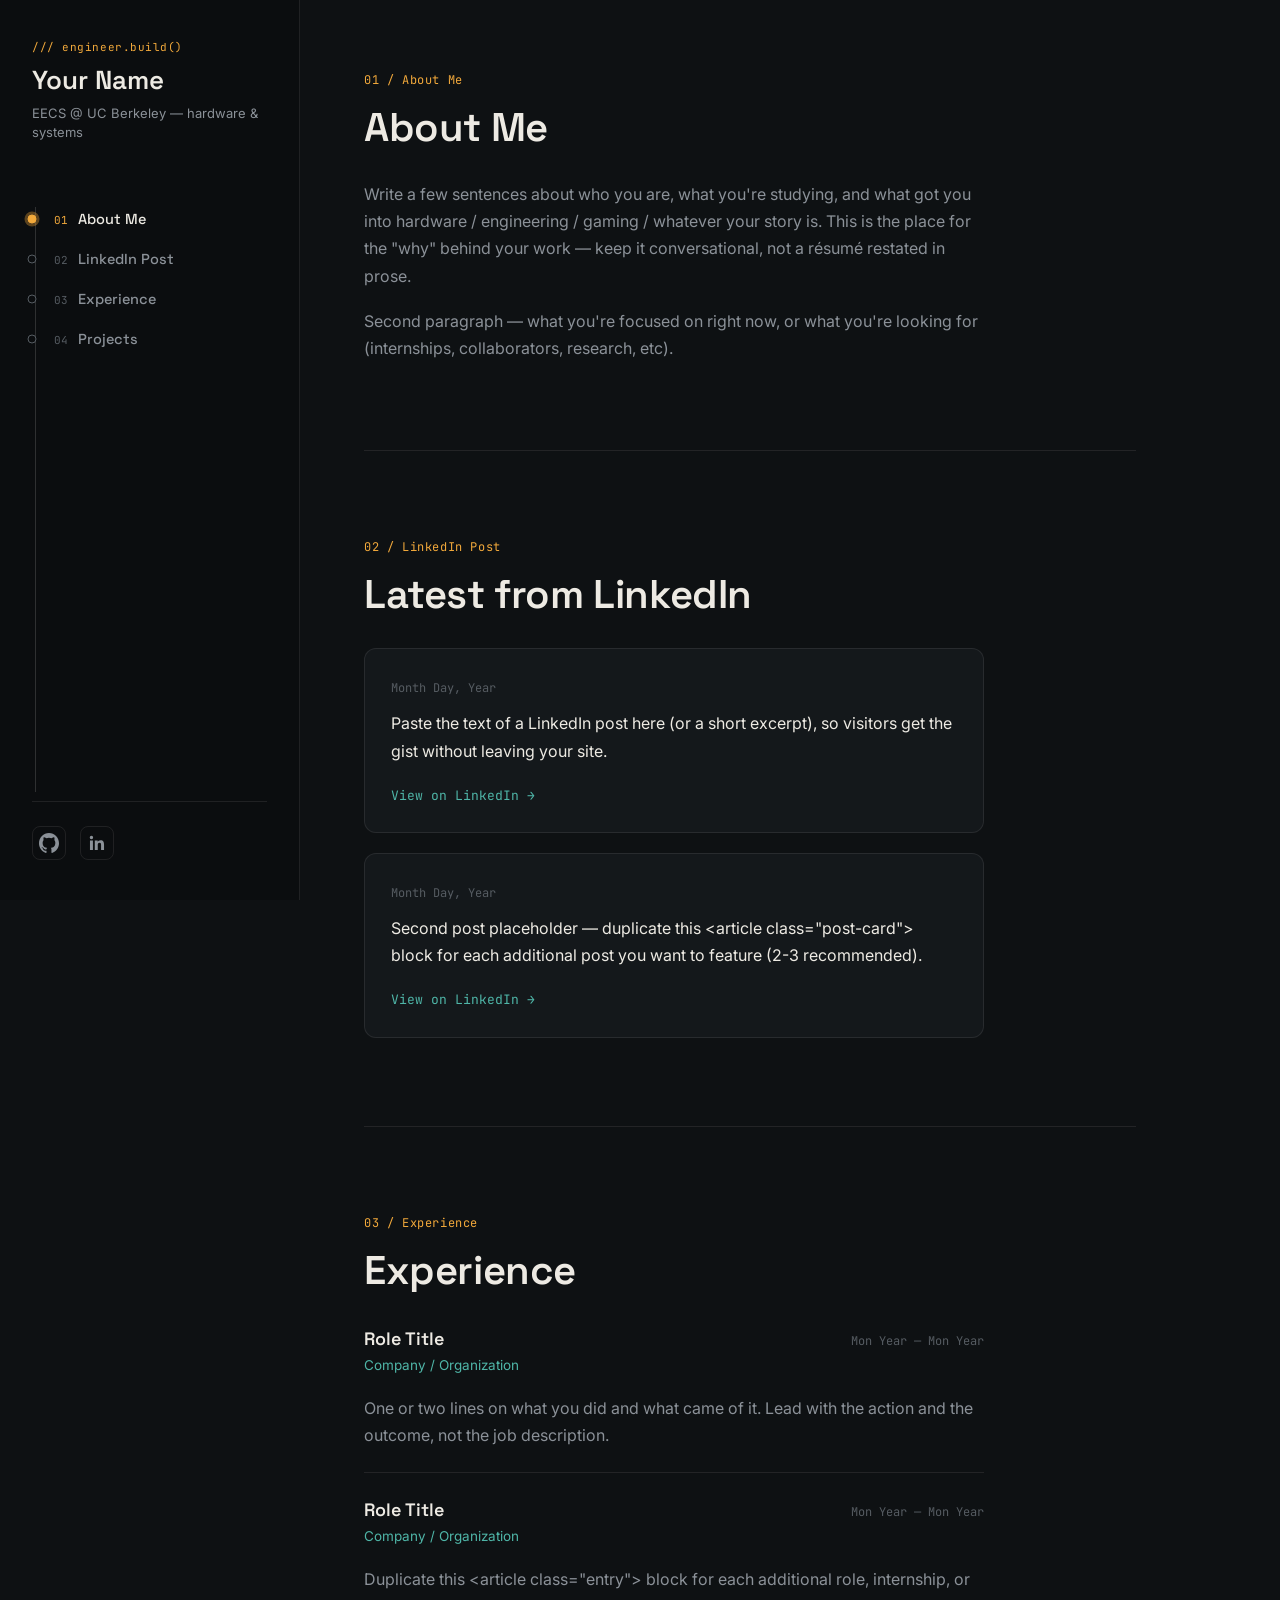
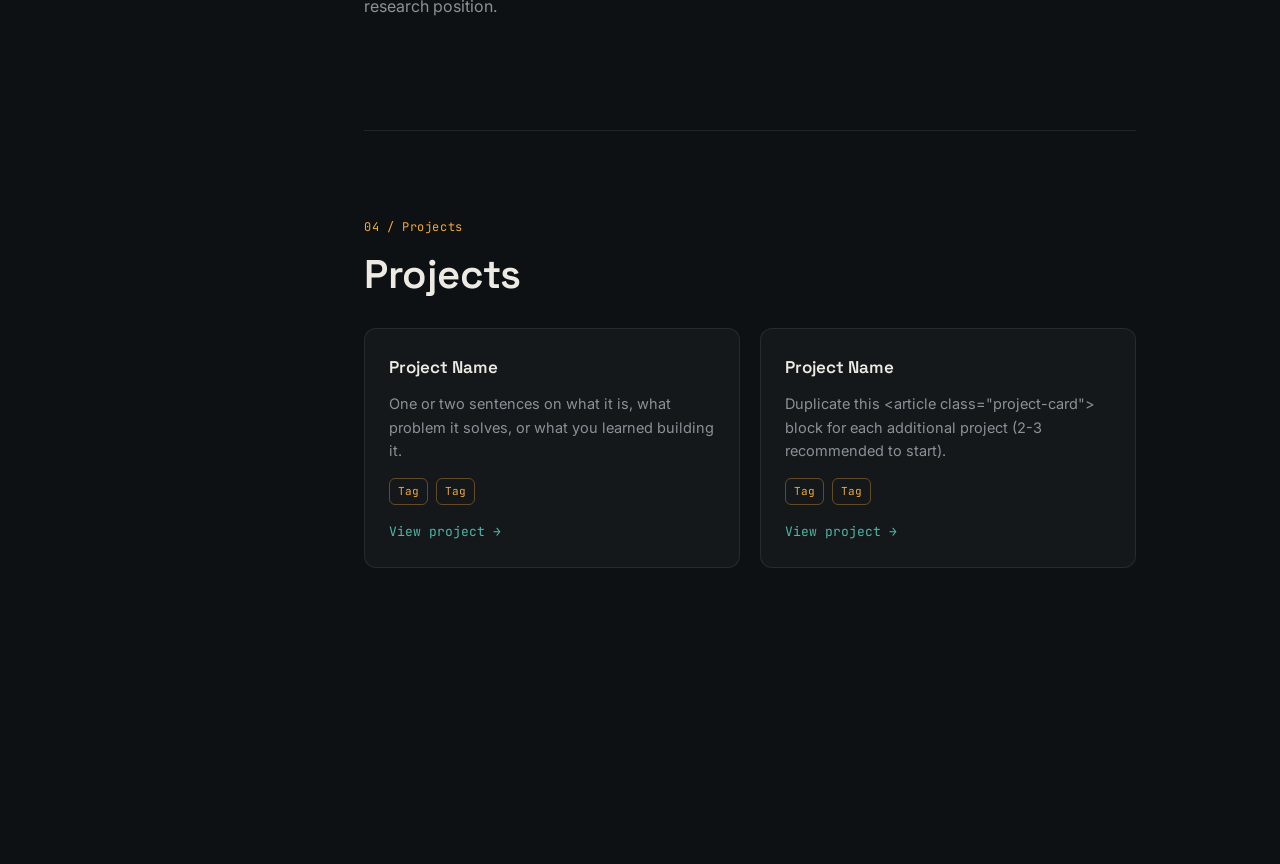
==== index.html @ 1422dfba "Add files via upload" ====
<!DOCTYPE html>
<html lang="en">
<head>
<meta charset="UTF-8">
<meta name="viewport" content="width=device-width, initial-scale=1.0">
<title>Your Name — Portfolio</title>
<link rel="preconnect" href="https://fonts.googleapis.com">
<link rel="preconnect" href="https://fonts.gstatic.com" crossorigin>
<link href="https://fonts.googleapis.com/css2?family=Space+Grotesk:wght@400;500;600;700&family=Inter:wght@400;500;600&family=JetBrains+Mono:wght@400;500&display=swap" rel="stylesheet">
<link rel="stylesheet" href="styles.css">
</head>
<body>

<div class="layout">

  <!-- ============ LEFT SIDEBAR ============ -->
  <aside class="sidebar">
    <div class="sidebar-inner">

      <header class="identity">
        <p class="identity-eyebrow">/// engineer.build()</p>
        <h1 class="identity-name">Your Name</h1>
        <p class="identity-tagline">EECS @ UC Berkeley — hardware &amp; systems</p>
      </header>

      <nav class="toc" aria-label="Section navigation">
        <a href="#about" class="toc-link" data-section="about">
          <span class="toc-index">01</span>
          <span class="toc-label">About Me</span>
        </a>
        <a href="#linkedin" class="toc-link" data-section="linkedin">
          <span class="toc-index">02</span>
          <span class="toc-label">LinkedIn Post</span>
        </a>
        <a href="#experience" class="toc-link" data-section="experience">
          <span class="toc-index">03</span>
          <span class="toc-label">Experience</span>
        </a>
        <a href="#projects" class="toc-link" data-section="projects">
          <span class="toc-index">04</span>
          <span class="toc-label">Projects</span>
        </a>
      </nav>

      <div class="trace-rail" aria-hidden="true"></div>

      <footer class="social-row">
        <a href="https://github.com/yourusername" target="_blank" rel="noopener" class="social-icon" aria-label="GitHub">
          <svg viewBox="0 0 24 24" fill="currentColor" width="20" height="20">
            <path d="M12 0C5.37 0 0 5.5 0 12.3c0 5.44 3.44 10.05 8.21 11.68.6.12.82-.27.82-.6 0-.29-.01-1.06-.02-2.08-3.34.75-4.04-1.66-4.04-1.66-.55-1.44-1.34-1.83-1.34-1.83-1.09-.77.08-.75.08-.75 1.2.09 1.84 1.27 1.84 1.27 1.07 1.87 2.81 1.33 3.5 1.02.11-.79.42-1.33.76-1.64-2.67-.31-5.47-1.38-5.47-6.13 0-1.35.46-2.46 1.22-3.33-.12-.31-.53-1.56.12-3.25 0 0 1-.33 3.3 1.27a11.1 11.1 0 0 1 6 0c2.28-1.6 3.29-1.27 3.29-1.27.65 1.69.24 2.94.12 3.25.76.87 1.22 1.98 1.22 3.33 0 4.76-2.81 5.81-5.48 6.12.43.38.81 1.13.81 2.28 0 1.65-.02 2.98-.02 3.38 0 .33.22.72.83.6C20.56 22.34 24 17.73 24 12.3 24 5.5 18.63 0 12 0z"/>
          </svg>
        </a>
        <a href="https://linkedin.com/in/yourusername" target="_blank" rel="noopener" class="social-icon" aria-label="LinkedIn">
          <svg viewBox="0 0 24 24" fill="currentColor" width="20" height="20">
            <path d="M20.45 20.45h-3.55v-5.57c0-1.33-.02-3.04-1.85-3.04-1.85 0-2.14 1.45-2.14 2.94v5.67H9.36V9h3.41v1.56h.05c.47-.9 1.63-1.85 3.36-1.85 3.6 0 4.27 2.37 4.27 5.45v6.29zM5.34 7.43a2.06 2.06 0 1 1 0-4.12 2.06 2.06 0 0 1 0 4.12zM7.12 20.45H3.56V9h3.56v11.45z"/>
          </svg>
        </a>
      </footer>

    </div>
  </aside>

  <!-- ============ RIGHT CONTENT ============ -->
  <main class="content">

    <section id="about" class="panel">
      <p class="panel-eyebrow">01 / About Me</p>
      <h2 class="panel-title">About Me</h2>
      <div class="panel-body">
        <p>
          Write a few sentences about who you are, what you're studying, and what got
          you into hardware / engineering / gaming / whatever your story is. This is the
          place for the "why" behind your work — keep it conversational, not a résumé
          restated in prose.
        </p>
        <p>
          Second paragraph — what you're focused on right now, or what you're looking for
          (internships, collaborators, research, etc).
        </p>
      </div>
    </section>

    <section id="linkedin" class="panel">
      <p class="panel-eyebrow">02 / LinkedIn Post</p>
      <h2 class="panel-title">Latest from LinkedIn</h2>
      <div class="panel-body">

        <article class="post-card">
          <div class="post-card-meta">
            <span class="post-date">Month Day, Year</span>
          </div>
          <p class="post-text">
            Paste the text of a LinkedIn post here (or a short excerpt), so visitors get
            the gist without leaving your site.
          </p>
          <a href="#" target="_blank" rel="noopener" class="post-link">View on LinkedIn →</a>
        </article>

        <article class="post-card">
          <div class="post-card-meta">
            <span class="post-date">Month Day, Year</span>
          </div>
          <p class="post-text">
            Second post placeholder — duplicate this &lt;article class="post-card"&gt;
            block for each additional post you want to feature (2-3 recommended).
          </p>
          <a href="#" target="_blank" rel="noopener" class="post-link">View on LinkedIn →</a>
        </article>

      </div>
    </section>

    <section id="experience" class="panel">
      <p class="panel-eyebrow">03 / Experience</p>
      <h2 class="panel-title">Experience</h2>
      <div class="panel-body">

        <article class="entry">
          <div class="entry-head">
            <h3 class="entry-role">Role Title</h3>
            <span class="entry-dates">Mon Year — Mon Year</span>
          </div>
          <p class="entry-org">Company / Organization</p>
          <p class="entry-desc">
            One or two lines on what you did and what came of it. Lead with the
            action and the outcome, not the job description.
          </p>
        </article>

        <article class="entry">
          <div class="entry-head">
            <h3 class="entry-role">Role Title</h3>
            <span class="entry-dates">Mon Year — Mon Year</span>
          </div>
          <p class="entry-org">Company / Organization</p>
          <p class="entry-desc">
            Duplicate this &lt;article class="entry"&gt; block for each additional
            role, internship, or research position.
          </p>
        </article>

      </div>
    </section>

    <section id="projects" class="panel">
      <p class="panel-eyebrow">04 / Projects</p>
      <h2 class="panel-title">Projects</h2>
      <div class="panel-body project-grid">

        <article class="project-card">
          <h3 class="project-name">Project Name</h3>
          <p class="project-desc">
            One or two sentences on what it is, what problem it solves, or what you
            learned building it.
          </p>
          <div class="project-tags">
            <span class="tag">Tag</span>
            <span class="tag">Tag</span>
          </div>
          <a href="#" target="_blank" rel="noopener" class="project-link">View project →</a>
        </article>

        <article class="project-card">
          <h3 class="project-name">Project Name</h3>
          <p class="project-desc">
            Duplicate this &lt;article class="project-card"&gt; block for each
            additional project (2-3 recommended to start).
          </p>
          <div class="project-tags">
            <span class="tag">Tag</span>
            <span class="tag">Tag</span>
          </div>
          <a href="#" target="_blank" rel="noopener" class="project-link">View project →</a>
        </article>

      </div>
    </section>

  </main>

</div>

<script src="script.js"></script>
</body>
</html>
---- styles.css ----
/* ==========================================================
   TOKENS
   ========================================================== */
:root {
  --bg-deep:      #0E1113;
  --bg-sidebar:   #0B0D0F;
  --bg-panel:     #14181B;
  --line:         rgba(237, 234, 227, 0.09);
  --line-strong:  rgba(237, 234, 227, 0.16);

  --text-primary: #EDEAE3;
  --text-muted:   #8B9198;
  --text-faint:   #565C62;

  --accent:       #F2A93B; /* amber / LED */
  --accent-dim:   rgba(242, 169, 59, 0.35);
  --accent-teal:  #4FB6A8;

  --font-display: 'Space Grotesk', sans-serif;
  --font-body:    'Inter', sans-serif;
  --font-mono:    'JetBrains Mono', monospace;

  --sidebar-w: 300px;
}

* { box-sizing: border-box; }

html {
  scroll-behavior: smooth;
}

body {
  margin: 0;
  background: var(--bg-deep);
  color: var(--text-primary);
  font-family: var(--font-body);
  -webkit-font-smoothing: antialiased;
}

a { color: inherit; text-decoration: none; }

@media (prefers-reduced-motion: reduce) {
  html { scroll-behavior: auto; }
  * { animation: none !important; transition: none !important; }
}

/* ==========================================================
   LAYOUT
   ========================================================== */
.layout {
  display: flex;
  min-height: 100vh;
}

/* ==========================================================
   SIDEBAR
   ========================================================== */
.sidebar {
  position: fixed;
  top: 0;
  left: 0;
  width: var(--sidebar-w);
  height: 100vh;
  background: var(--bg-sidebar);
  border-right: 1px solid var(--line);
  z-index: 10;
}

.sidebar-inner {
  height: 100%;
  display: flex;
  flex-direction: column;
  padding: 40px 32px;
}

/* --- identity --- */
.identity {
  margin-bottom: 56px;
}

.identity-eyebrow {
  font-family: var(--font-mono);
  font-size: 11px;
  letter-spacing: 0.05em;
  color: var(--accent);
  margin: 0 0 12px;
}

.identity-name {
  font-family: var(--font-display);
  font-size: 26px;
  font-weight: 600;
  line-height: 1.15;
  margin: 0 0 8px;
  color: var(--text-primary);
}

.identity-tagline {
  font-size: 13px;
  line-height: 1.5;
  color: var(--text-muted);
  margin: 0;
}

/* --- table of contents / nav --- */
.toc {
  display: flex;
  flex-direction: column;
  position: relative;
  padding-left: 22px;
  flex: 1;
}

.toc::before {
  content: "";
  position: absolute;
  left: 3px;
  top: 8px;
  bottom: 8px;
  width: 1px;
  background: var(--line-strong);
}

.toc-link {
  position: relative;
  display: flex;
  align-items: baseline;
  gap: 10px;
  padding: 11px 0;
  color: var(--text-muted);
  transition: color 0.2s ease;
}

.toc-link::before {
  content: "";
  position: absolute;
  left: -22px;
  top: 50%;
  transform: translate(-50%, -50%);
  width: 7px;
  height: 7px;
  border-radius: 50%;
  background: var(--bg-sidebar);
  border: 1px solid var(--text-faint);
  transition: all 0.25s ease;
}

.toc-link:hover {
  color: var(--text-primary);
}

.toc-link.is-active {
  color: var(--text-primary);
}

.toc-link.is-active::before {
  background: var(--accent);
  border-color: var(--accent);
  box-shadow: 0 0 0 3px var(--accent-dim);
}

.toc-index {
  font-family: var(--font-mono);
  font-size: 11px;
  color: var(--text-faint);
}

.toc-link.is-active .toc-index {
  color: var(--accent);
}

.toc-label {
  font-family: var(--font-display);
  font-size: 14.5px;
  font-weight: 500;
}

/* --- trace rail decorative spacer --- */
.trace-rail {
  height: 1px;
}

/* --- social icons --- */
.social-row {
  display: flex;
  gap: 14px;
  padding-top: 24px;
  border-top: 1px solid var(--line);
}

.social-icon {
  display: flex;
  align-items: center;
  justify-content: center;
  width: 34px;
  height: 34px;
  border-radius: 8px;
  color: var(--text-muted);
  border: 1px solid var(--line);
  transition: all 0.2s ease;
}

.social-icon:hover {
  color: var(--bg-deep);
  background: var(--accent);
  border-color: var(--accent);
}

/* ==========================================================
   CONTENT
   ========================================================== */
.content {
  margin-left: var(--sidebar-w);
  flex: 1;
  padding: 72px 64px 120px;
  max-width: 900px;
}

.panel {
  padding-bottom: 88px;
  margin-bottom: 88px;
  border-bottom: 1px solid var(--line);
  scroll-margin-top: 48px;
}

.panel:last-child {
  border-bottom: none;
}

.panel-eyebrow {
  font-family: var(--font-mono);
  font-size: 12px;
  letter-spacing: 0.05em;
  color: var(--accent);
  margin: 0 0 14px;
}

.panel-title {
  font-family: var(--font-display);
  font-size: 40px;
  font-weight: 600;
  margin: 0 0 28px;
  letter-spacing: -0.01em;
}

.panel-body {
  font-size: 16px;
  line-height: 1.7;
  color: var(--text-muted);
  max-width: 620px;
}

.panel-body p {
  margin: 0 0 18px;
}

.panel-body p:last-child {
  margin-bottom: 0;
}

/* ==========================================================
   LINKEDIN POST CARDS
   ========================================================== */
.post-card {
  border: 1px solid var(--line);
  border-radius: 12px;
  padding: 24px 26px;
  margin-bottom: 20px;
  background: var(--bg-panel);
}

.post-card:last-child {
  margin-bottom: 0;
}

.post-card-meta {
  margin-bottom: 10px;
}

.post-date {
  font-family: var(--font-mono);
  font-size: 12px;
  color: var(--text-faint);
}

.post-text {
  color: var(--text-primary);
  margin: 0 0 16px !important;
}

.post-link {
  font-family: var(--font-mono);
  font-size: 13px;
  color: var(--accent-teal);
}

.post-link:hover {
  color: var(--accent);
}

/* ==========================================================
   EXPERIENCE ENTRIES
   ========================================================== */
.entry {
  padding: 22px 0;
  border-top: 1px solid var(--line);
}

.entry:first-child {
  border-top: none;
  padding-top: 0;
}

.entry-head {
  display: flex;
  justify-content: space-between;
  align-items: baseline;
  gap: 16px;
  flex-wrap: wrap;
}

.entry-role {
  font-family: var(--font-display);
  font-size: 18px;
  font-weight: 600;
  color: var(--text-primary);
  margin: 0;
}

.entry-dates {
  font-family: var(--font-mono);
  font-size: 12px;
  color: var(--text-faint);
  white-space: nowrap;
}

.entry-org {
  font-size: 13.5px;
  color: var(--accent-teal);
  margin: 6px 0 10px;
}

.entry-desc {
  margin: 0 !important;
}

/* ==========================================================
   PROJECTS
   ========================================================== */
.project-grid {
  display: grid;
  grid-template-columns: 1fr 1fr;
  gap: 20px;
  max-width: 100%;
}

.project-card {
  border: 1px solid var(--line);
  border-radius: 12px;
  padding: 24px;
  background: var(--bg-panel);
  display: flex;
  flex-direction: column;
}

.project-name {
  font-family: var(--font-display);
  font-size: 17px;
  font-weight: 600;
  color: var(--text-primary);
  margin: 0 0 10px;
}

.project-desc {
  font-size: 14.5px;
  line-height: 1.6;
  margin: 0 0 16px !important;
  flex: 1;
}

.project-tags {
  display: flex;
  flex-wrap: wrap;
  gap: 8px;
  margin-bottom: 16px;
}

.tag {
  font-family: var(--font-mono);
  font-size: 11px;
  color: var(--accent);
  border: 1px solid var(--accent-dim);
  border-radius: 6px;
  padding: 3px 8px;
}

.project-link {
  font-family: var(--font-mono);
  font-size: 13px;
  color: var(--accent-teal);
}

.project-link:hover {
  color: var(--accent);
}

/* ==========================================================
   RESPONSIVE
   ========================================================== */
@media (max-width: 860px) {
  .layout {
    flex-direction: column;
  }

  .sidebar {
    position: relative;
    width: 100%;
    height: auto;
    border-right: none;
    border-bottom: 1px solid var(--line);
  }

  .sidebar-inner {
    padding: 28px 24px;
  }

  .identity {
    margin-bottom: 28px;
  }

  .toc {
    flex-direction: row;
    flex-wrap: wrap;
    gap: 4px 20px;
    padding-left: 0;
  }

  .toc::before {
    display: none;
  }

  .toc-link::before {
    display: none;
  }

  .toc-link {
    padding: 6px 0;
  }

  .content {
    margin-left: 0;
    padding: 48px 24px 96px;
  }

  .panel-title {
    font-size: 30px;
  }

  .project-grid {
    grid-template-columns: 1fr;
  }
}
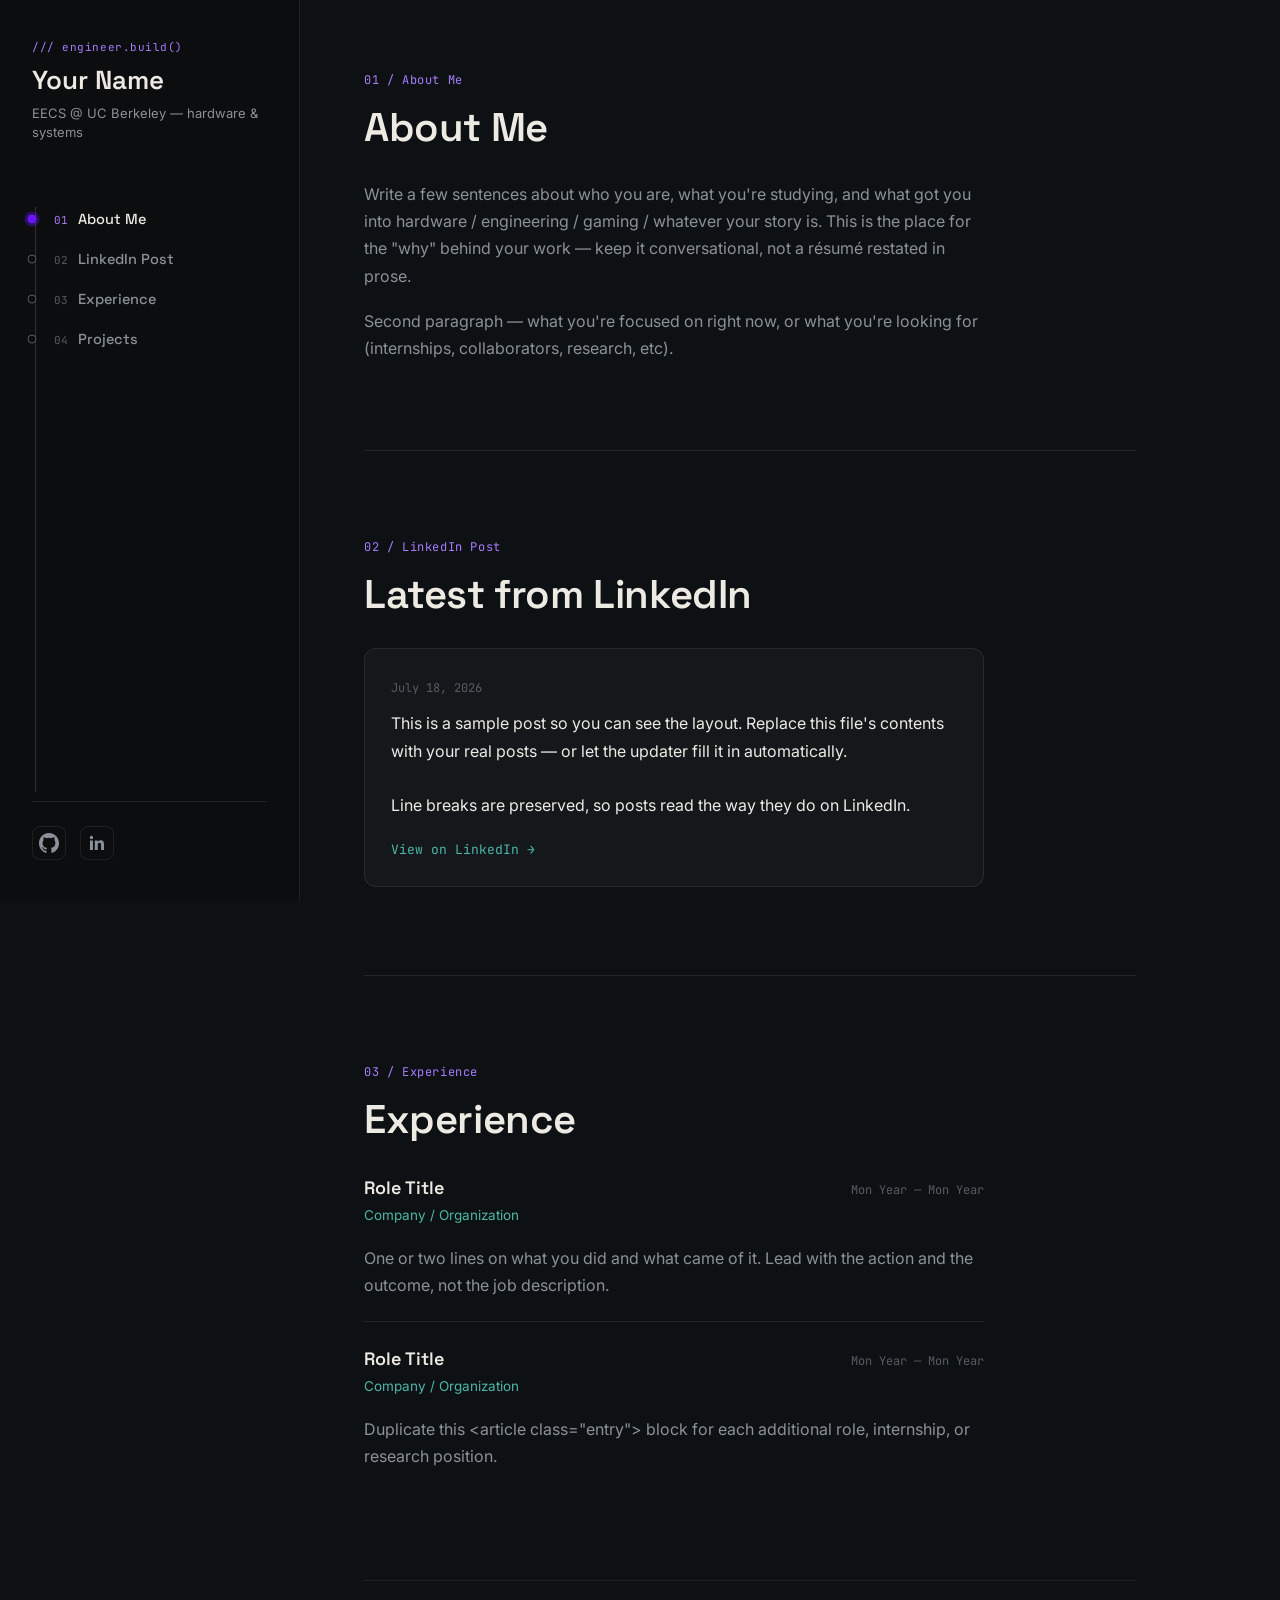
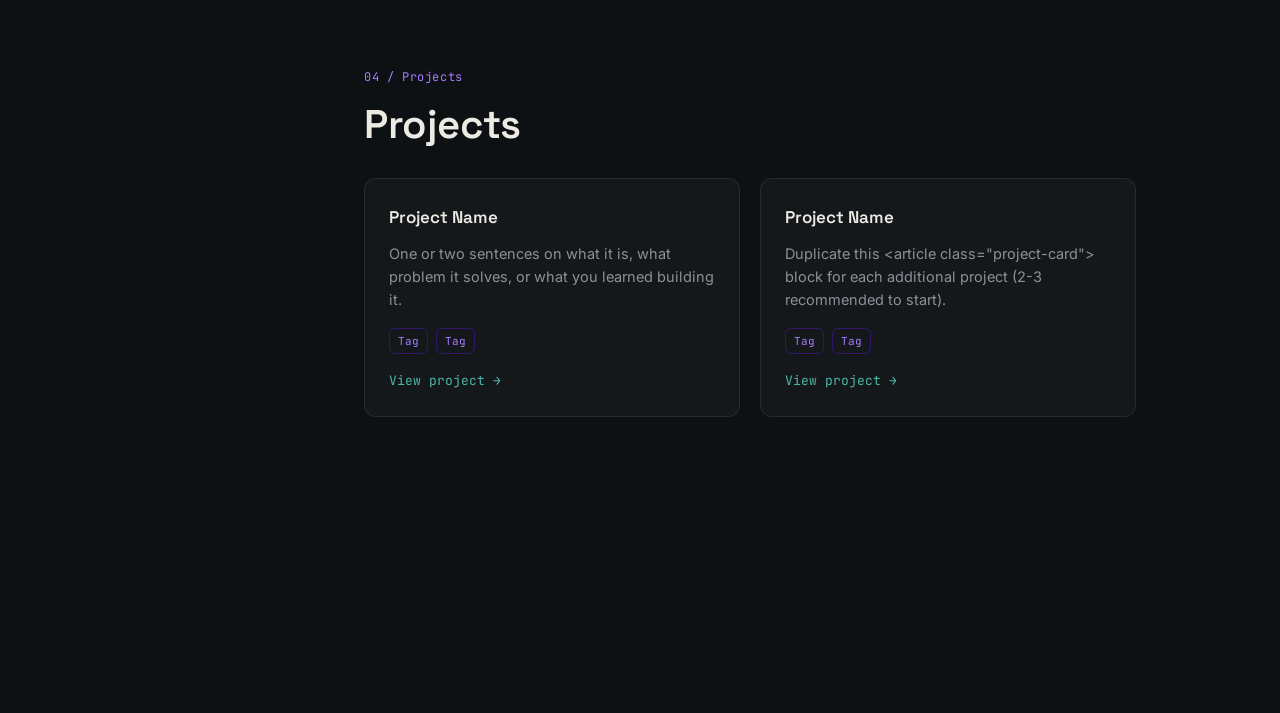
==== commit e3016799: "LinkedIn Website, Color Update" ====
--- a/index.html
+++ b/index.html
@@ -3,7 +3,7 @@
 <head>
 <meta charset="UTF-8">
 <meta name="viewport" content="width=device-width, initial-scale=1.0">
-<title>Your Name — Portfolio</title>
+<title>Lily Nguyen — Portfolio</title>
 <link rel="preconnect" href="https://fonts.googleapis.com">
 <link rel="preconnect" href="https://fonts.gstatic.com" crossorigin>
 <link href="https://fonts.googleapis.com/css2?family=Space+Grotesk:wght@400;500;600;700&family=Inter:wght@400;500;600&family=JetBrains+Mono:wght@400;500&display=swap" rel="stylesheet">
@@ -45,12 +45,12 @@
       <div class="trace-rail" aria-hidden="true"></div>
 
       <footer class="social-row">
-        <a href="https://github.com/yourusername" target="_blank" rel="noopener" class="social-icon" aria-label="GitHub">
+        <a href="https://github.com/lilyy505" target="_blank" rel="noopener" class="social-icon" aria-label="GitHub">
           <svg viewBox="0 0 24 24" fill="currentColor" width="20" height="20">
             <path d="M12 0C5.37 0 0 5.5 0 12.3c0 5.44 3.44 10.05 8.21 11.68.6.12.82-.27.82-.6 0-.29-.01-1.06-.02-2.08-3.34.75-4.04-1.66-4.04-1.66-.55-1.44-1.34-1.83-1.34-1.83-1.09-.77.08-.75.08-.75 1.2.09 1.84 1.27 1.84 1.27 1.07 1.87 2.81 1.33 3.5 1.02.11-.79.42-1.33.76-1.64-2.67-.31-5.47-1.38-5.47-6.13 0-1.35.46-2.46 1.22-3.33-.12-.31-.53-1.56.12-3.25 0 0 1-.33 3.3 1.27a11.1 11.1 0 0 1 6 0c2.28-1.6 3.29-1.27 3.29-1.27.65 1.69.24 2.94.12 3.25.76.87 1.22 1.98 1.22 3.33 0 4.76-2.81 5.81-5.48 6.12.43.38.81 1.13.81 2.28 0 1.65-.02 2.98-.02 3.38 0 .33.22.72.83.6C20.56 22.34 24 17.73 24 12.3 24 5.5 18.63 0 12 0z"/>
           </svg>
         </a>
-        <a href="https://linkedin.com/in/yourusername" target="_blank" rel="noopener" class="social-icon" aria-label="LinkedIn">
+        <a href="https://linkedin.com/in/lilyynguyy" target="_blank" rel="noopener" class="social-icon" aria-label="LinkedIn">
           <svg viewBox="0 0 24 24" fill="currentColor" width="20" height="20">
             <path d="M20.45 20.45h-3.55v-5.57c0-1.33-.02-3.04-1.85-3.04-1.85 0-2.14 1.45-2.14 2.94v5.67H9.36V9h3.41v1.56h.05c.47-.9 1.63-1.85 3.36-1.85 3.6 0 4.27 2.37 4.27 5.45v6.29zM5.34 7.43a2.06 2.06 0 1 1 0-4.12 2.06 2.06 0 0 1 0 4.12zM7.12 20.45H3.56V9h3.56v11.45z"/>
           </svg>
@@ -83,30 +83,9 @@
     <section id="linkedin" class="panel">
       <p class="panel-eyebrow">02 / LinkedIn Post</p>
       <h2 class="panel-title">Latest from LinkedIn</h2>
-      <div class="panel-body">
-
-        <article class="post-card">
-          <div class="post-card-meta">
-            <span class="post-date">Month Day, Year</span>
-          </div>
-          <p class="post-text">
-            Paste the text of a LinkedIn post here (or a short excerpt), so visitors get
-            the gist without leaving your site.
-          </p>
-          <a href="#" target="_blank" rel="noopener" class="post-link">View on LinkedIn →</a>
-        </article>
-
-        <article class="post-card">
-          <div class="post-card-meta">
-            <span class="post-date">Month Day, Year</span>
-          </div>
-          <p class="post-text">
-            Second post placeholder — duplicate this &lt;article class="post-card"&gt;
-            block for each additional post you want to feature (2-3 recommended).
-          </p>
-          <a href="#" target="_blank" rel="noopener" class="post-link">View on LinkedIn →</a>
-        </article>
-
+      <!-- Cards are rendered by script.js from posts.json — don't edit them here. -->
+      <div class="panel-body" id="linkedin-feed">
+        <p class="feed-state">Loading posts…</p>
       </div>
     </section>
 
--- a/styles.css
+++ b/styles.css
@@ -12,8 +12,9 @@
   --text-muted:   #8B9198;
   --text-faint:   #565C62;
 
-  --accent:       #F2A93B; /* amber / LED */
-  --accent-dim:   rgba(242, 169, 59, 0.35);
+  --accent:       #6B15FF; /* violet / LED — fills, dots, borders */
+  --accent-text:  #A97BFF; /* lighter tint — small text on dark bg */
+  --accent-dim:   rgba(107, 21, 255, 0.35);
   --accent-teal:  #4FB6A8;
 
   --font-display: 'Space Grotesk', sans-serif;
@@ -82,7 +83,7 @@
   font-family: var(--font-mono);
   font-size: 11px;
   letter-spacing: 0.05em;
-  color: var(--accent);
+  color: var(--accent-text);
   margin: 0 0 12px;
 }
 
@@ -166,7 +167,7 @@
 }
 
 .toc-link.is-active .toc-index {
-  color: var(--accent);
+  color: var(--accent-text);
 }
 
 .toc-label {
@@ -201,7 +202,7 @@
 }
 
 .social-icon:hover {
-  color: var(--bg-deep);
+  color: var(--text-primary);
   background: var(--accent);
   border-color: var(--accent);
 }
@@ -231,7 +232,7 @@
   font-family: var(--font-mono);
   font-size: 12px;
   letter-spacing: 0.05em;
-  color: var(--accent);
+  color: var(--accent-text);
   margin: 0 0 14px;
 }
 
@@ -286,6 +287,38 @@
 .post-text {
   color: var(--text-primary);
   margin: 0 0 16px !important;
+  white-space: pre-wrap;
+}
+
+/* --- post media --- */
+.post-media {
+  display: grid;
+  gap: 8px;
+  margin-bottom: 16px;
+}
+
+.post-media.is-multi {
+  grid-template-columns: 1fr 1fr;
+}
+
+.post-media img {
+  width: 100%;
+  height: 100%;
+  max-height: 420px;
+  object-fit: cover;
+  display: block;
+  border-radius: 8px;
+  border: 1px solid var(--line);
+  background: var(--bg-deep);
+}
+
+/* --- feed loading / empty / error states --- */
+.feed-state {
+  font-family: var(--font-mono);
+  font-size: 13px;
+  color: var(--text-faint);
+  padding: 20px 0;
+  margin: 0;
 }
 
 .post-link {
@@ -295,7 +328,7 @@
 }
 
 .post-link:hover {
-  color: var(--accent);
+  color: var(--accent-text);
 }
 
 /* ==========================================================
@@ -388,7 +421,7 @@
 .tag {
   font-family: var(--font-mono);
   font-size: 11px;
-  color: var(--accent);
+  color: var(--accent-text);
   border: 1px solid var(--accent-dim);
   border-radius: 6px;
   padding: 3px 8px;
@@ -401,7 +434,7 @@
 }
 
 .project-link:hover {
-  color: var(--accent);
+  color: var(--accent-text);
 }
 
 /* ==========================================================
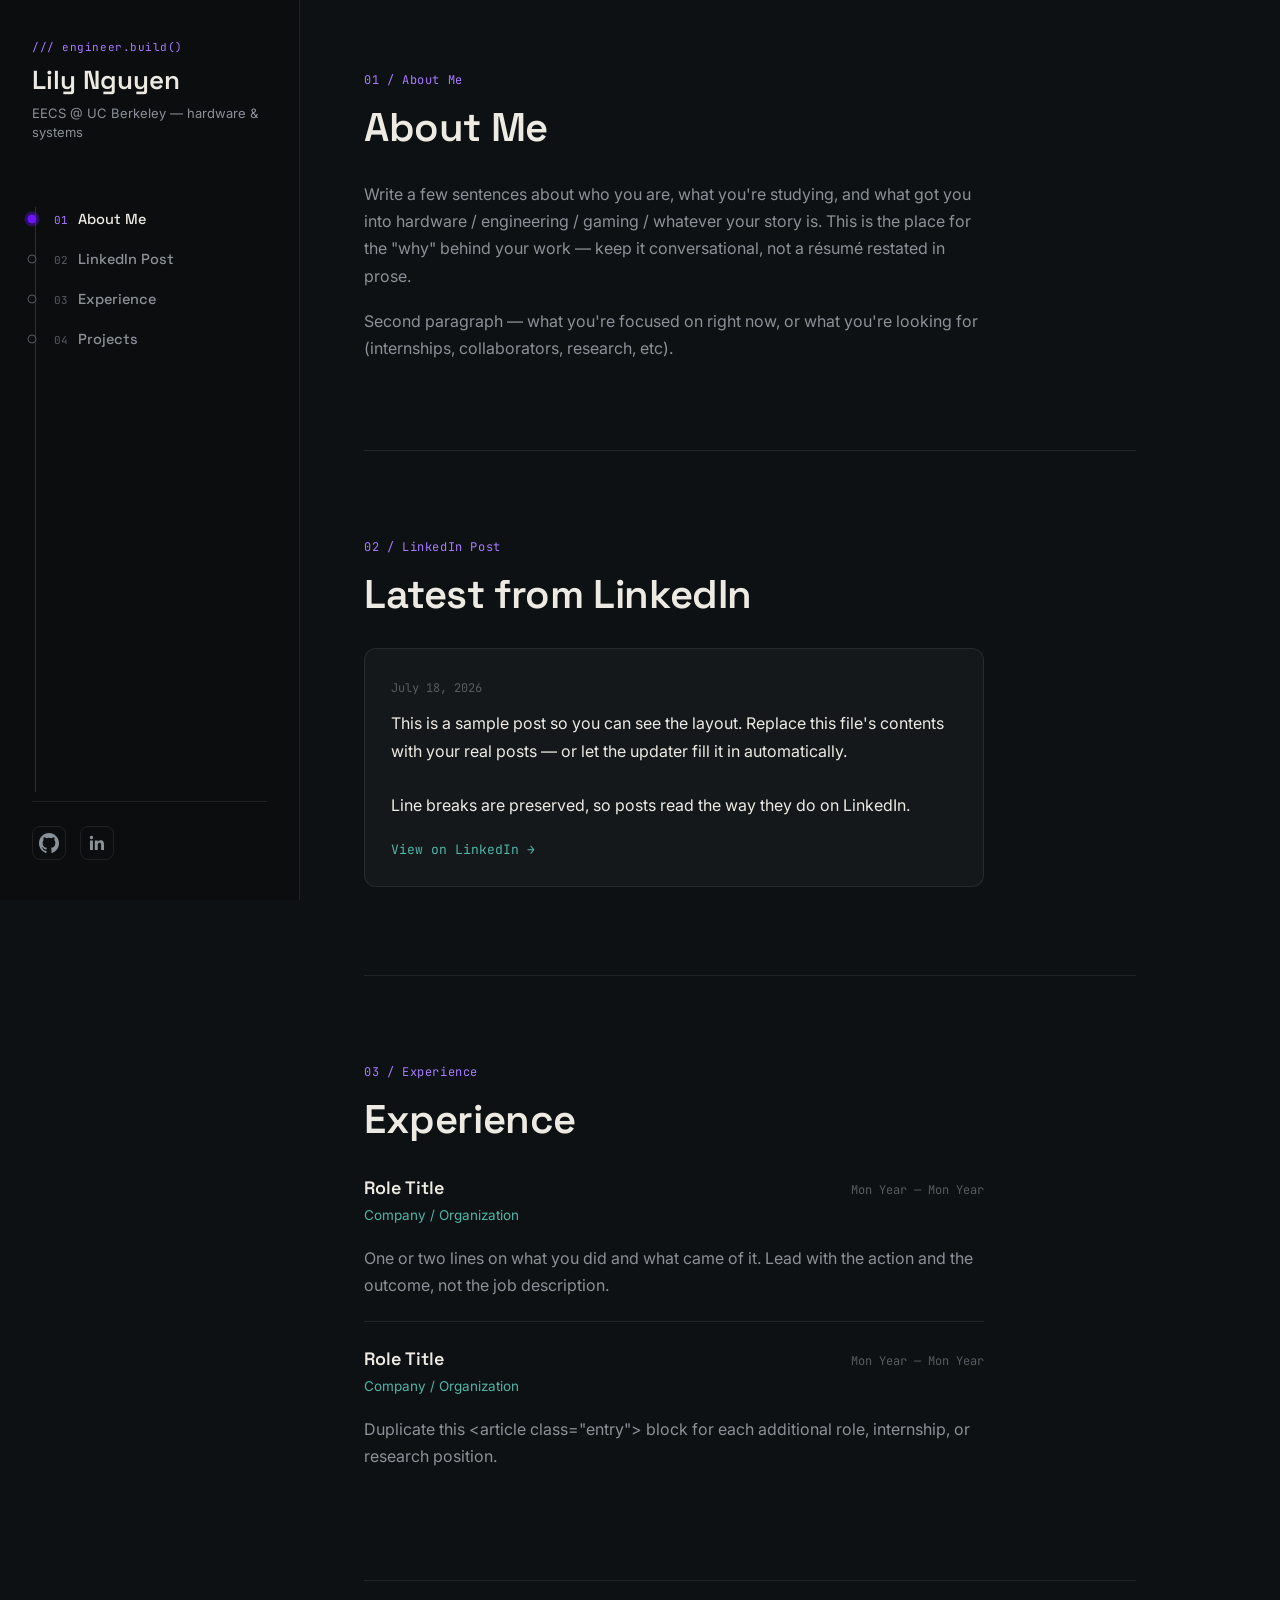
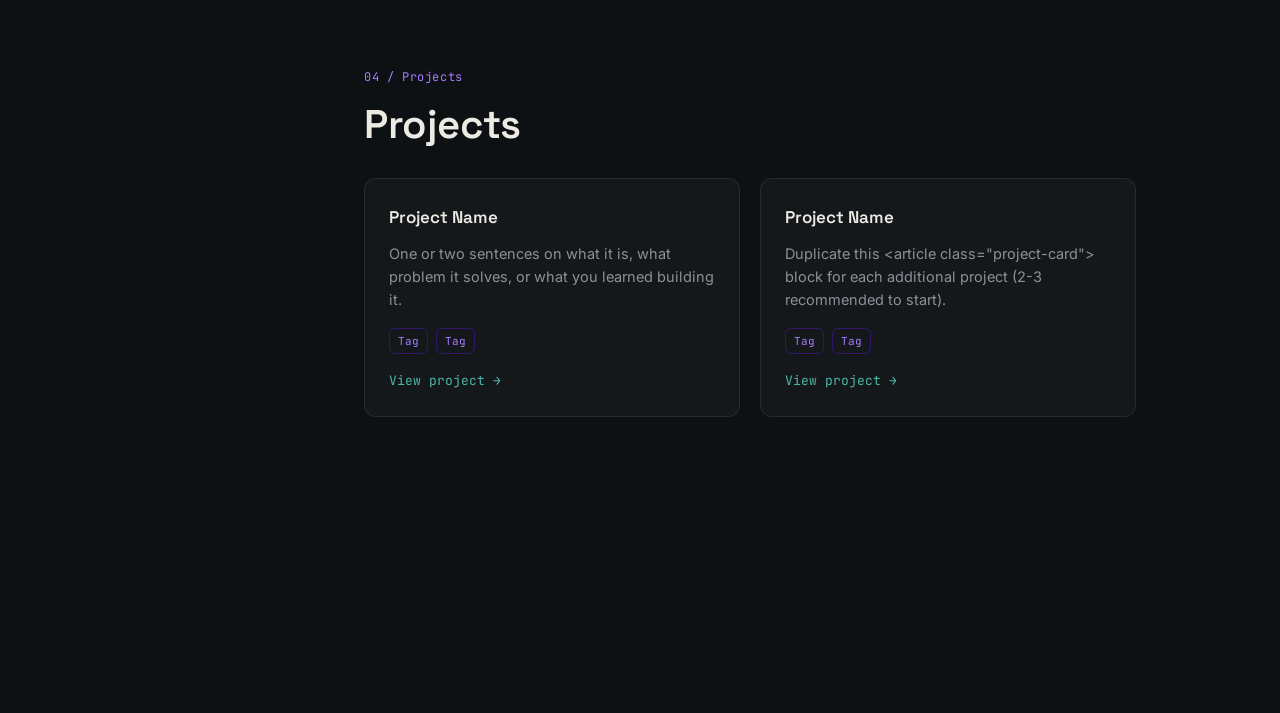
==== commit 0331ad25: "Headers" ====
--- a/index.html
+++ b/index.html
@@ -3,7 +3,7 @@
 <head>
 <meta charset="UTF-8">
 <meta name="viewport" content="width=device-width, initial-scale=1.0">
-<title>Lily Nguyen — Portfolio</title>
+<title>Lily Nguyen12 — Portfolio</title>
 <link rel="preconnect" href="https://fonts.googleapis.com">
 <link rel="preconnect" href="https://fonts.gstatic.com" crossorigin>
 <link href="https://fonts.googleapis.com/css2?family=Space+Grotesk:wght@400;500;600;700&family=Inter:wght@400;500;600&family=JetBrains+Mono:wght@400;500&display=swap" rel="stylesheet">
@@ -19,7 +19,7 @@
 
       <header class="identity">
         <p class="identity-eyebrow">/// engineer.build()</p>
-        <h1 class="identity-name">Your Name</h1>
+        <h1 class="identity-name">Lily Nguyen</h1>
         <p class="identity-tagline">EECS @ UC Berkeley — hardware &amp; systems</p>
       </header>
 
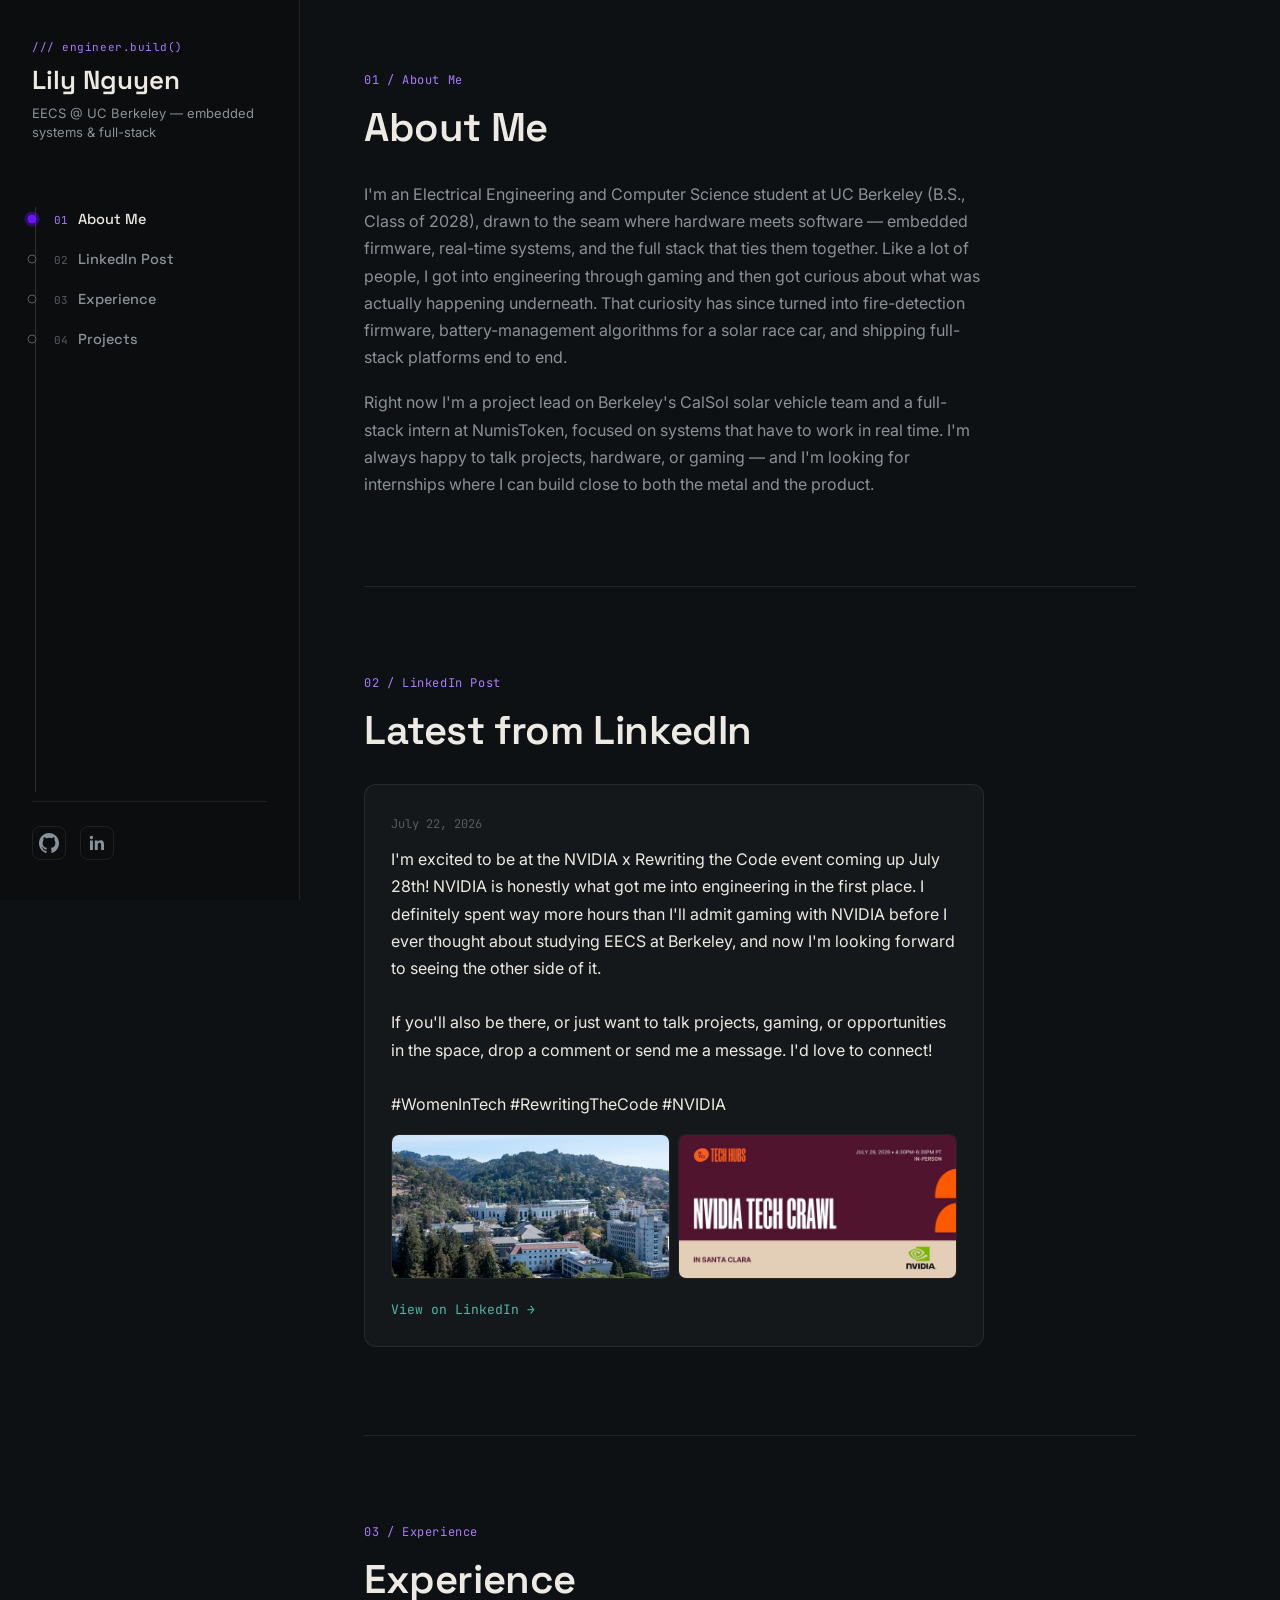
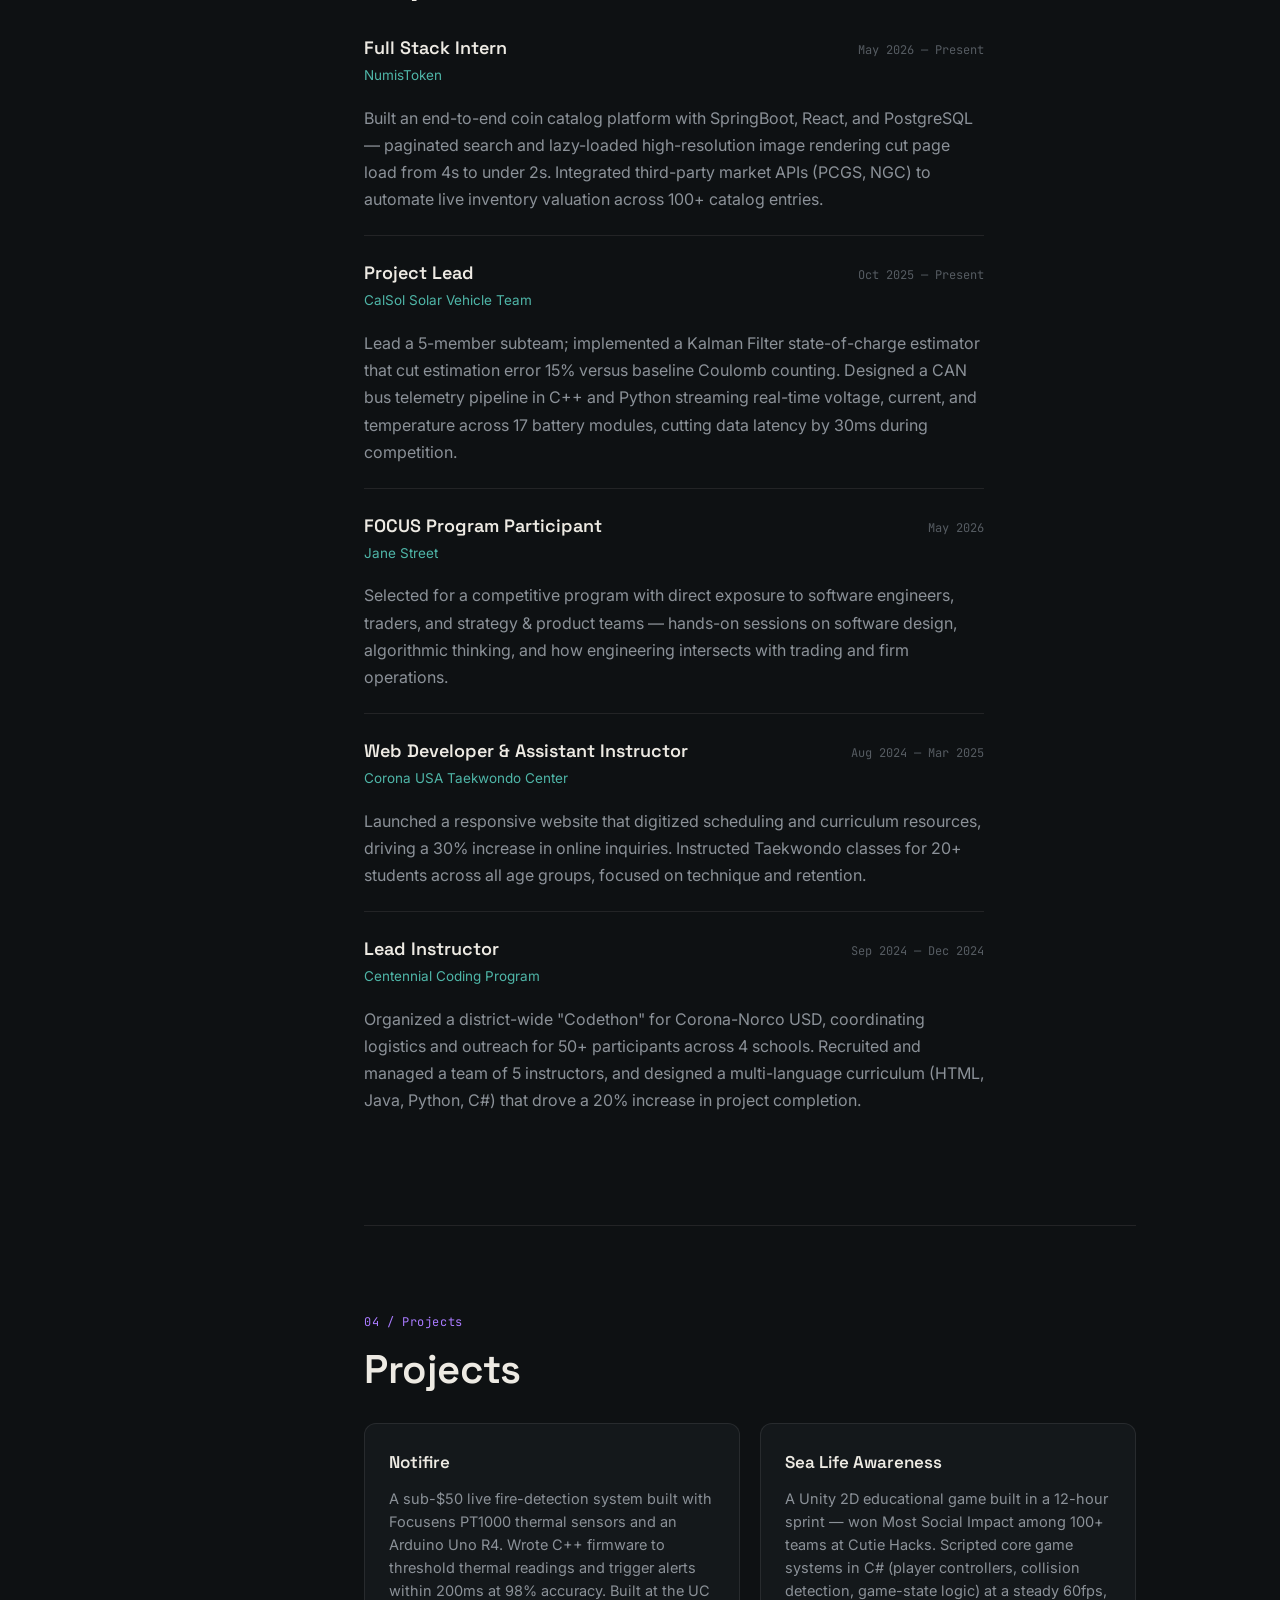
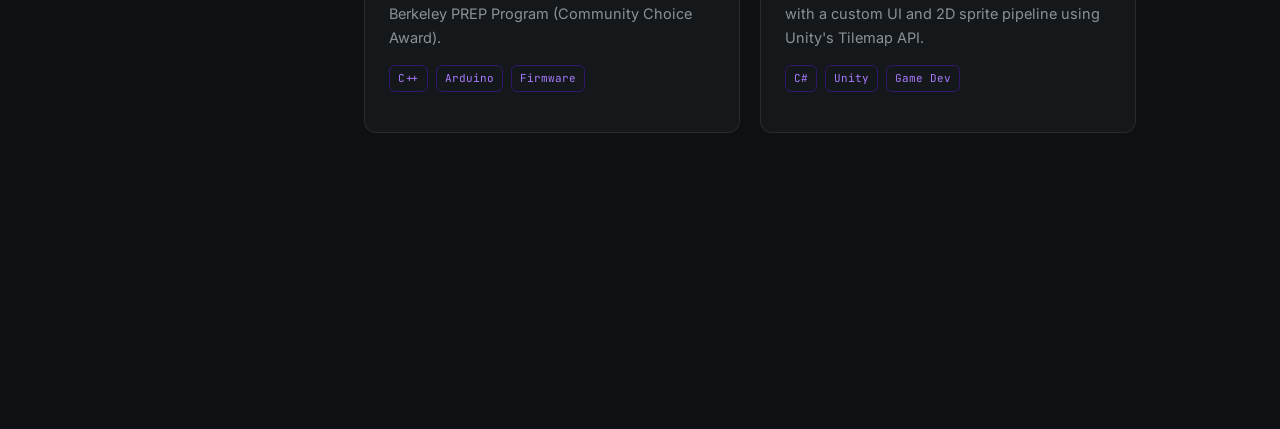
==== commit 4b8113b8: ""Resume update"" ====
--- a/index.html
+++ b/index.html
@@ -20,7 +20,7 @@
       <header class="identity">
         <p class="identity-eyebrow">/// engineer.build()</p>
         <h1 class="identity-name">Lily Nguyen</h1>
-        <p class="identity-tagline">EECS @ UC Berkeley — hardware &amp; systems</p>
+        <p class="identity-tagline">EECS @ UC Berkeley — embedded systems &amp; full-stack</p>
       </header>
 
       <nav class="toc" aria-label="Section navigation">
@@ -68,14 +68,19 @@
       <h2 class="panel-title">About Me</h2>
       <div class="panel-body">
         <p>
-          Write a few sentences about who you are, what you're studying, and what got
-          you into hardware / engineering / gaming / whatever your story is. This is the
-          place for the "why" behind your work — keep it conversational, not a résumé
-          restated in prose.
+          I'm an Electrical Engineering and Computer Science student at UC Berkeley
+          (B.S., Class of 2028), drawn to the seam where hardware meets software —
+          embedded firmware, real-time systems, and the full stack that ties them
+          together. Like a lot of people, I got into engineering through gaming and
+          then got curious about what was actually happening underneath. That curiosity
+          has since turned into fire-detection firmware, battery-management algorithms
+          for a solar race car, and shipping full-stack platforms end to end.
         </p>
         <p>
-          Second paragraph — what you're focused on right now, or what you're looking for
-          (internships, collaborators, research, etc).
+          Right now I'm a project lead on Berkeley's CalSol solar vehicle team and a
+          full-stack intern at NumisToken, focused on systems that have to work in real
+          time. I'm always happy to talk projects, hardware, or gaming — and I'm looking
+          for internships where I can build close to both the metal and the product.
         </p>
       </div>
     </section>
@@ -96,25 +101,72 @@
 
         <article class="entry">
           <div class="entry-head">
-            <h3 class="entry-role">Role Title</h3>
-            <span class="entry-dates">Mon Year — Mon Year</span>
-          </div>
-          <p class="entry-org">Company / Organization</p>
-          <p class="entry-desc">
-            One or two lines on what you did and what came of it. Lead with the
-            action and the outcome, not the job description.
-          </p>
-        </article>
-
-        <article class="entry">
-          <div class="entry-head">
-            <h3 class="entry-role">Role Title</h3>
-            <span class="entry-dates">Mon Year — Mon Year</span>
-          </div>
-          <p class="entry-org">Company / Organization</p>
-          <p class="entry-desc">
-            Duplicate this &lt;article class="entry"&gt; block for each additional
-            role, internship, or research position.
+            <h3 class="entry-role">Full Stack Intern</h3>
+            <span class="entry-dates">May 2026 — Present</span>
+          </div>
+          <p class="entry-org">NumisToken</p>
+          <p class="entry-desc">
+            Built an end-to-end coin catalog platform with SpringBoot, React, and
+            PostgreSQL — paginated search and lazy-loaded high-resolution image rendering
+            cut page load from 4s to under 2s. Integrated third-party market APIs (PCGS,
+            NGC) to automate live inventory valuation across 100+ catalog entries.
+          </p>
+        </article>
+
+        <article class="entry">
+          <div class="entry-head">
+            <h3 class="entry-role">Project Lead</h3>
+            <span class="entry-dates">Oct 2025 — Present</span>
+          </div>
+          <p class="entry-org">CalSol Solar Vehicle Team</p>
+          <p class="entry-desc">
+            Lead a 5-member subteam; implemented a Kalman Filter state-of-charge estimator
+            that cut estimation error 15% versus baseline Coulomb counting. Designed a
+            CAN bus telemetry pipeline in C++ and Python streaming real-time voltage,
+            current, and temperature across 17 battery modules, cutting data latency by
+            30ms during competition.
+          </p>
+        </article>
+
+        <article class="entry">
+          <div class="entry-head">
+            <h3 class="entry-role">FOCUS Program Participant</h3>
+            <span class="entry-dates">May 2026</span>
+          </div>
+          <p class="entry-org">Jane Street</p>
+          <p class="entry-desc">
+            Selected for a competitive program with direct exposure to software engineers,
+            traders, and strategy &amp; product teams — hands-on sessions on software
+            design, algorithmic thinking, and how engineering intersects with trading and
+            firm operations.
+          </p>
+        </article>
+
+        <article class="entry">
+          <div class="entry-head">
+            <h3 class="entry-role">Web Developer &amp; Assistant Instructor</h3>
+            <span class="entry-dates">Aug 2024 — Mar 2025</span>
+          </div>
+          <p class="entry-org">Corona USA Taekwondo Center</p>
+          <p class="entry-desc">
+            Launched a responsive website that digitized scheduling and curriculum
+            resources, driving a 30% increase in online inquiries. Instructed Taekwondo
+            classes for 20+ students across all age groups, focused on technique and
+            retention.
+          </p>
+        </article>
+
+        <article class="entry">
+          <div class="entry-head">
+            <h3 class="entry-role">Lead Instructor</h3>
+            <span class="entry-dates">Sep 2024 — Dec 2024</span>
+          </div>
+          <p class="entry-org">Centennial Coding Program</p>
+          <p class="entry-desc">
+            Organized a district-wide "Codethon" for Corona-Norco USD, coordinating
+            logistics and outreach for 50+ participants across 4 schools. Recruited and
+            managed a team of 5 instructors, and designed a multi-language curriculum
+            (HTML, Java, Python, C#) that drove a 20% increase in project completion.
           </p>
         </article>
 
@@ -127,29 +179,33 @@
       <div class="panel-body project-grid">
 
         <article class="project-card">
-          <h3 class="project-name">Project Name</h3>
+          <h3 class="project-name">Notifire</h3>
           <p class="project-desc">
-            One or two sentences on what it is, what problem it solves, or what you
-            learned building it.
+            A sub-$50 live fire-detection system built with Focusens PT1000 thermal
+            sensors and an Arduino Uno R4. Wrote C++ firmware to threshold thermal
+            readings and trigger alerts within 200ms at 98% accuracy. Built at the
+            UC Berkeley PREP Program (Community Choice Award).
           </p>
           <div class="project-tags">
-            <span class="tag">Tag</span>
-            <span class="tag">Tag</span>
-          </div>
-          <a href="#" target="_blank" rel="noopener" class="project-link">View project →</a>
+            <span class="tag">C++</span>
+            <span class="tag">Arduino</span>
+            <span class="tag">Firmware</span>
+          </div>
         </article>
 
         <article class="project-card">
-          <h3 class="project-name">Project Name</h3>
+          <h3 class="project-name">Sea Life Awareness</h3>
           <p class="project-desc">
-            Duplicate this &lt;article class="project-card"&gt; block for each
-            additional project (2-3 recommended to start).
+            A Unity 2D educational game built in a 12-hour sprint — won Most Social Impact
+            among 100+ teams at Cutie Hacks. Scripted core game systems in C# (player
+            controllers, collision detection, game-state logic) at a steady 60fps, with a
+            custom UI and 2D sprite pipeline using Unity's Tilemap API.
           </p>
           <div class="project-tags">
-            <span class="tag">Tag</span>
-            <span class="tag">Tag</span>
-          </div>
-          <a href="#" target="_blank" rel="noopener" class="project-link">View project →</a>
+            <span class="tag">C#</span>
+            <span class="tag">Unity</span>
+            <span class="tag">Game Dev</span>
+          </div>
         </article>
 
       </div>
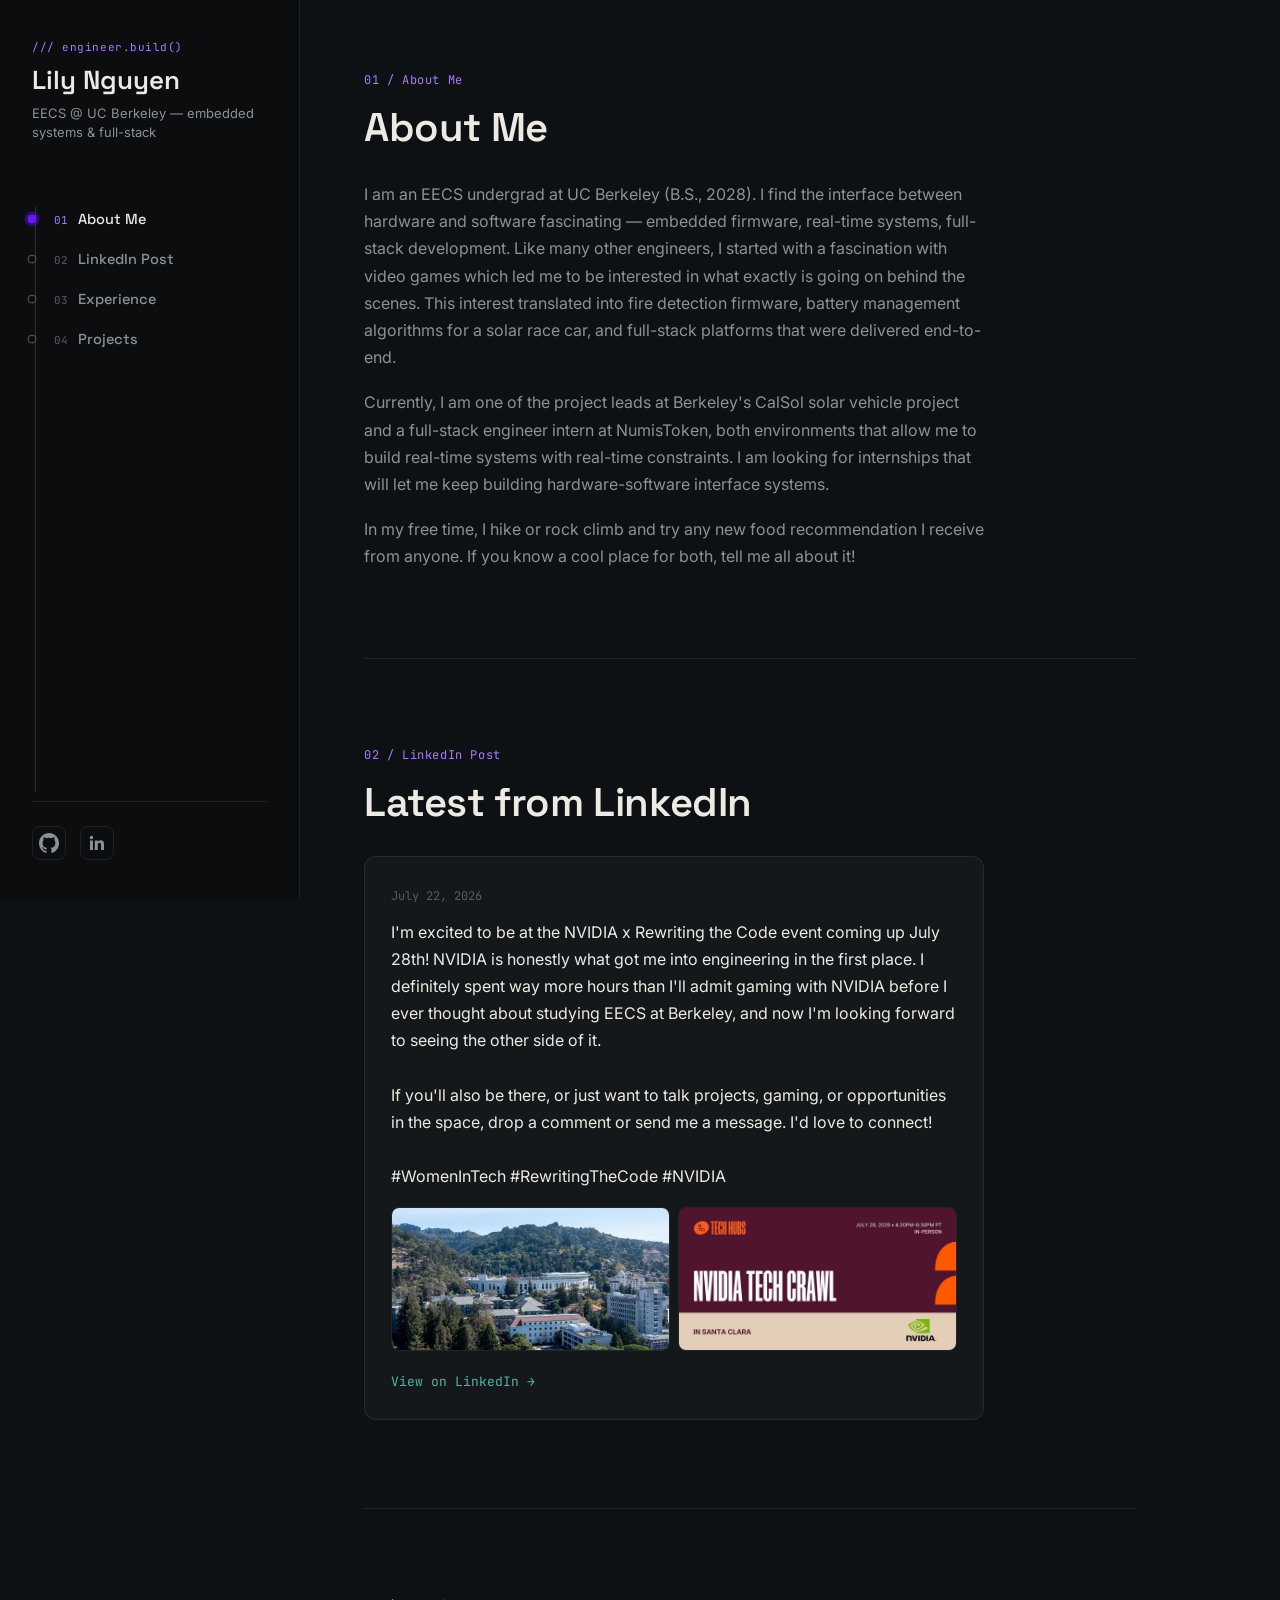
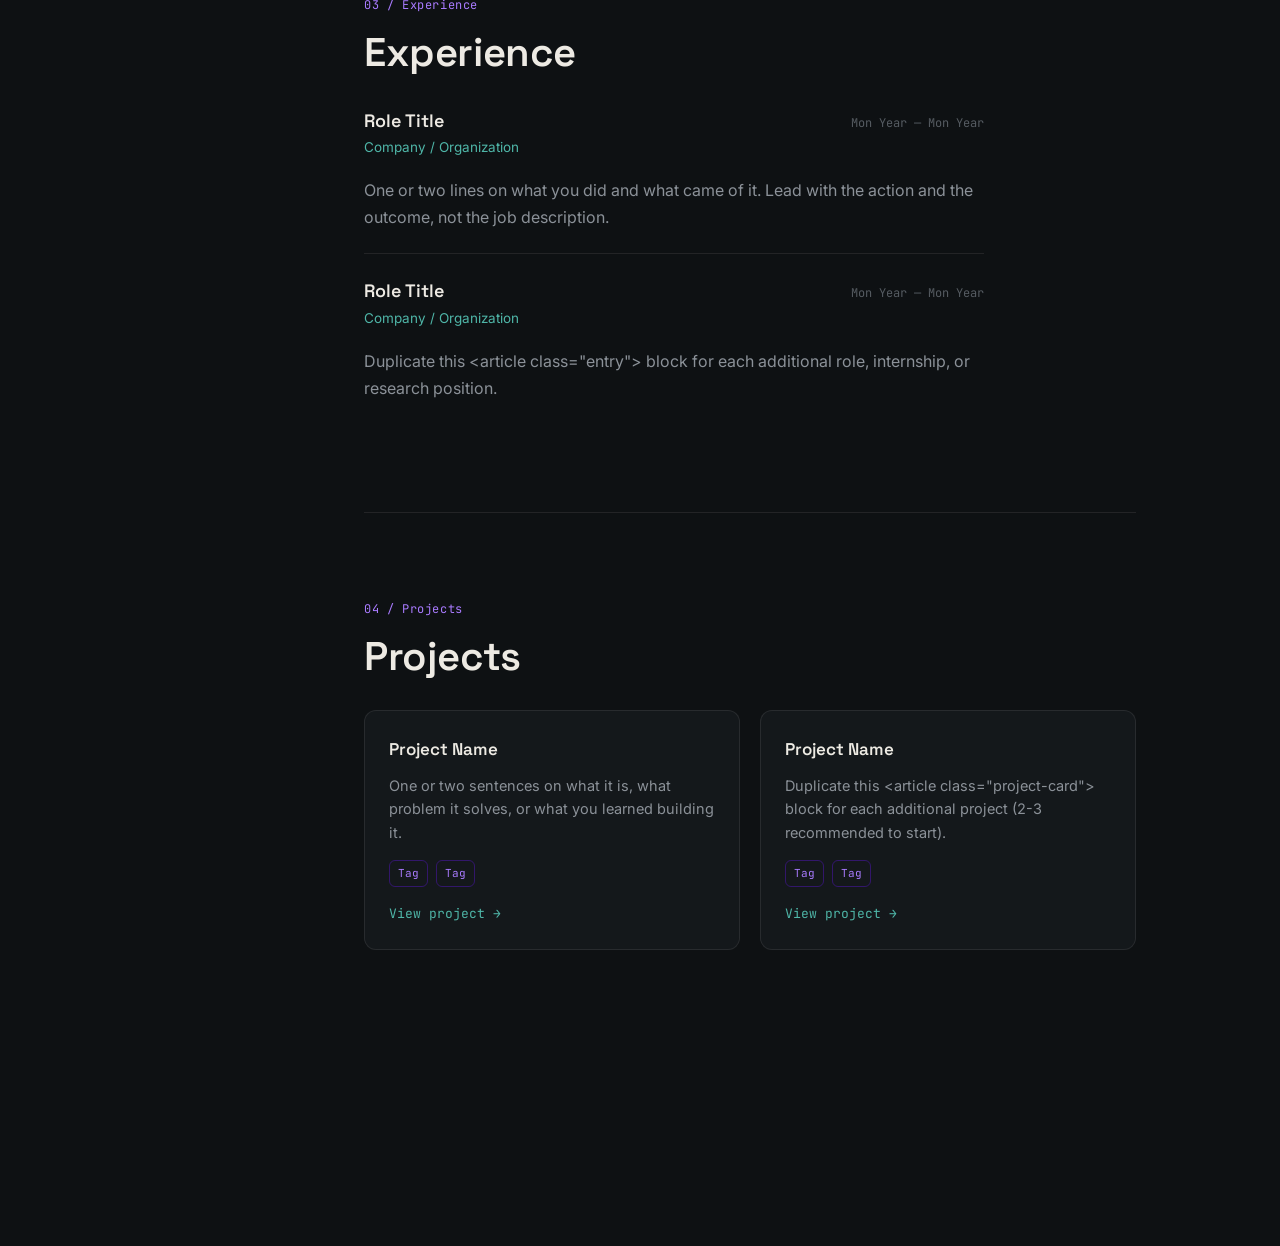
==== commit 308f20db: "Hobbies to desc" ====
--- a/index.html
+++ b/index.html
@@ -68,19 +68,22 @@
       <h2 class="panel-title">About Me</h2>
       <div class="panel-body">
         <p>
-          I'm an Electrical Engineering and Computer Science student at UC Berkeley
-          (B.S., Class of 2028), drawn to the seam where hardware meets software —
-          embedded firmware, real-time systems, and the full stack that ties them
-          together. Like a lot of people, I got into engineering through gaming and
-          then got curious about what was actually happening underneath. That curiosity
-          has since turned into fire-detection firmware, battery-management algorithms
-          for a solar race car, and shipping full-stack platforms end to end.
+          I am an EECS undergrad at UC Berkeley (B.S., 2028). I find the interface between 
+          hardware and software fascinating — embedded firmware, real-time systems, full-stack 
+          development. Like many other engineers, I started with a fascination with video games 
+          which led me to be interested in what exactly is going on behind the scenes. This interest 
+          translated into fire detection firmware, battery management algorithms for a solar race car,
+          and full-stack platforms that were delivered end-to-end.
         </p>
         <p>
-          Right now I'm a project lead on Berkeley's CalSol solar vehicle team and a
-          full-stack intern at NumisToken, focused on systems that have to work in real
-          time. I'm always happy to talk projects, hardware, or gaming — and I'm looking
-          for internships where I can build close to both the metal and the product.
+          Currently, I am one of the project leads at Berkeley's CalSol solar vehicle project and a 
+          full-stack engineer intern at NumisToken, both environments that allow me to build real-time 
+          systems with real-time constraints. I am looking for internships that will let me keep building 
+          hardware-software interface systems.
+        </p>
+         <p>
+          In my free time, I hike or rock climb and try any new food recommendation I receive from anyone. 
+          If you know a cool place for both, tell me all about it!
         </p>
       </div>
     </section>
@@ -101,72 +104,25 @@
 
         <article class="entry">
           <div class="entry-head">
-            <h3 class="entry-role">Full Stack Intern</h3>
-            <span class="entry-dates">May 2026 — Present</span>
+            <h3 class="entry-role">Role Title</h3>
+            <span class="entry-dates">Mon Year — Mon Year</span>
           </div>
-          <p class="entry-org">NumisToken</p>
+          <p class="entry-org">Company / Organization</p>
           <p class="entry-desc">
-            Built an end-to-end coin catalog platform with SpringBoot, React, and
-            PostgreSQL — paginated search and lazy-loaded high-resolution image rendering
-            cut page load from 4s to under 2s. Integrated third-party market APIs (PCGS,
-            NGC) to automate live inventory valuation across 100+ catalog entries.
+            One or two lines on what you did and what came of it. Lead with the
+            action and the outcome, not the job description.
           </p>
         </article>
 
         <article class="entry">
           <div class="entry-head">
-            <h3 class="entry-role">Project Lead</h3>
-            <span class="entry-dates">Oct 2025 — Present</span>
+            <h3 class="entry-role">Role Title</h3>
+            <span class="entry-dates">Mon Year — Mon Year</span>
           </div>
-          <p class="entry-org">CalSol Solar Vehicle Team</p>
+          <p class="entry-org">Company / Organization</p>
           <p class="entry-desc">
-            Lead a 5-member subteam; implemented a Kalman Filter state-of-charge estimator
-            that cut estimation error 15% versus baseline Coulomb counting. Designed a
-            CAN bus telemetry pipeline in C++ and Python streaming real-time voltage,
-            current, and temperature across 17 battery modules, cutting data latency by
-            30ms during competition.
-          </p>
-        </article>
-
-        <article class="entry">
-          <div class="entry-head">
-            <h3 class="entry-role">FOCUS Program Participant</h3>
-            <span class="entry-dates">May 2026</span>
-          </div>
-          <p class="entry-org">Jane Street</p>
-          <p class="entry-desc">
-            Selected for a competitive program with direct exposure to software engineers,
-            traders, and strategy &amp; product teams — hands-on sessions on software
-            design, algorithmic thinking, and how engineering intersects with trading and
-            firm operations.
-          </p>
-        </article>
-
-        <article class="entry">
-          <div class="entry-head">
-            <h3 class="entry-role">Web Developer &amp; Assistant Instructor</h3>
-            <span class="entry-dates">Aug 2024 — Mar 2025</span>
-          </div>
-          <p class="entry-org">Corona USA Taekwondo Center</p>
-          <p class="entry-desc">
-            Launched a responsive website that digitized scheduling and curriculum
-            resources, driving a 30% increase in online inquiries. Instructed Taekwondo
-            classes for 20+ students across all age groups, focused on technique and
-            retention.
-          </p>
-        </article>
-
-        <article class="entry">
-          <div class="entry-head">
-            <h3 class="entry-role">Lead Instructor</h3>
-            <span class="entry-dates">Sep 2024 — Dec 2024</span>
-          </div>
-          <p class="entry-org">Centennial Coding Program</p>
-          <p class="entry-desc">
-            Organized a district-wide "Codethon" for Corona-Norco USD, coordinating
-            logistics and outreach for 50+ participants across 4 schools. Recruited and
-            managed a team of 5 instructors, and designed a multi-language curriculum
-            (HTML, Java, Python, C#) that drove a 20% increase in project completion.
+            Duplicate this &lt;article class="entry"&gt; block for each additional
+            role, internship, or research position.
           </p>
         </article>
 
@@ -179,33 +135,29 @@
       <div class="panel-body project-grid">
 
         <article class="project-card">
-          <h3 class="project-name">Notifire</h3>
+          <h3 class="project-name">Project Name</h3>
           <p class="project-desc">
-            A sub-$50 live fire-detection system built with Focusens PT1000 thermal
-            sensors and an Arduino Uno R4. Wrote C++ firmware to threshold thermal
-            readings and trigger alerts within 200ms at 98% accuracy. Built at the
-            UC Berkeley PREP Program (Community Choice Award).
+            One or two sentences on what it is, what problem it solves, or what you
+            learned building it.
           </p>
           <div class="project-tags">
-            <span class="tag">C++</span>
-            <span class="tag">Arduino</span>
-            <span class="tag">Firmware</span>
+            <span class="tag">Tag</span>
+            <span class="tag">Tag</span>
           </div>
+          <a href="#" target="_blank" rel="noopener" class="project-link">View project →</a>
         </article>
 
         <article class="project-card">
-          <h3 class="project-name">Sea Life Awareness</h3>
+          <h3 class="project-name">Project Name</h3>
           <p class="project-desc">
-            A Unity 2D educational game built in a 12-hour sprint — won Most Social Impact
-            among 100+ teams at Cutie Hacks. Scripted core game systems in C# (player
-            controllers, collision detection, game-state logic) at a steady 60fps, with a
-            custom UI and 2D sprite pipeline using Unity's Tilemap API.
+            Duplicate this &lt;article class="project-card"&gt; block for each
+            additional project (2-3 recommended to start).
           </p>
           <div class="project-tags">
-            <span class="tag">C#</span>
-            <span class="tag">Unity</span>
-            <span class="tag">Game Dev</span>
+            <span class="tag">Tag</span>
+            <span class="tag">Tag</span>
           </div>
+          <a href="#" target="_blank" rel="noopener" class="project-link">View project →</a>
         </article>
 
       </div>
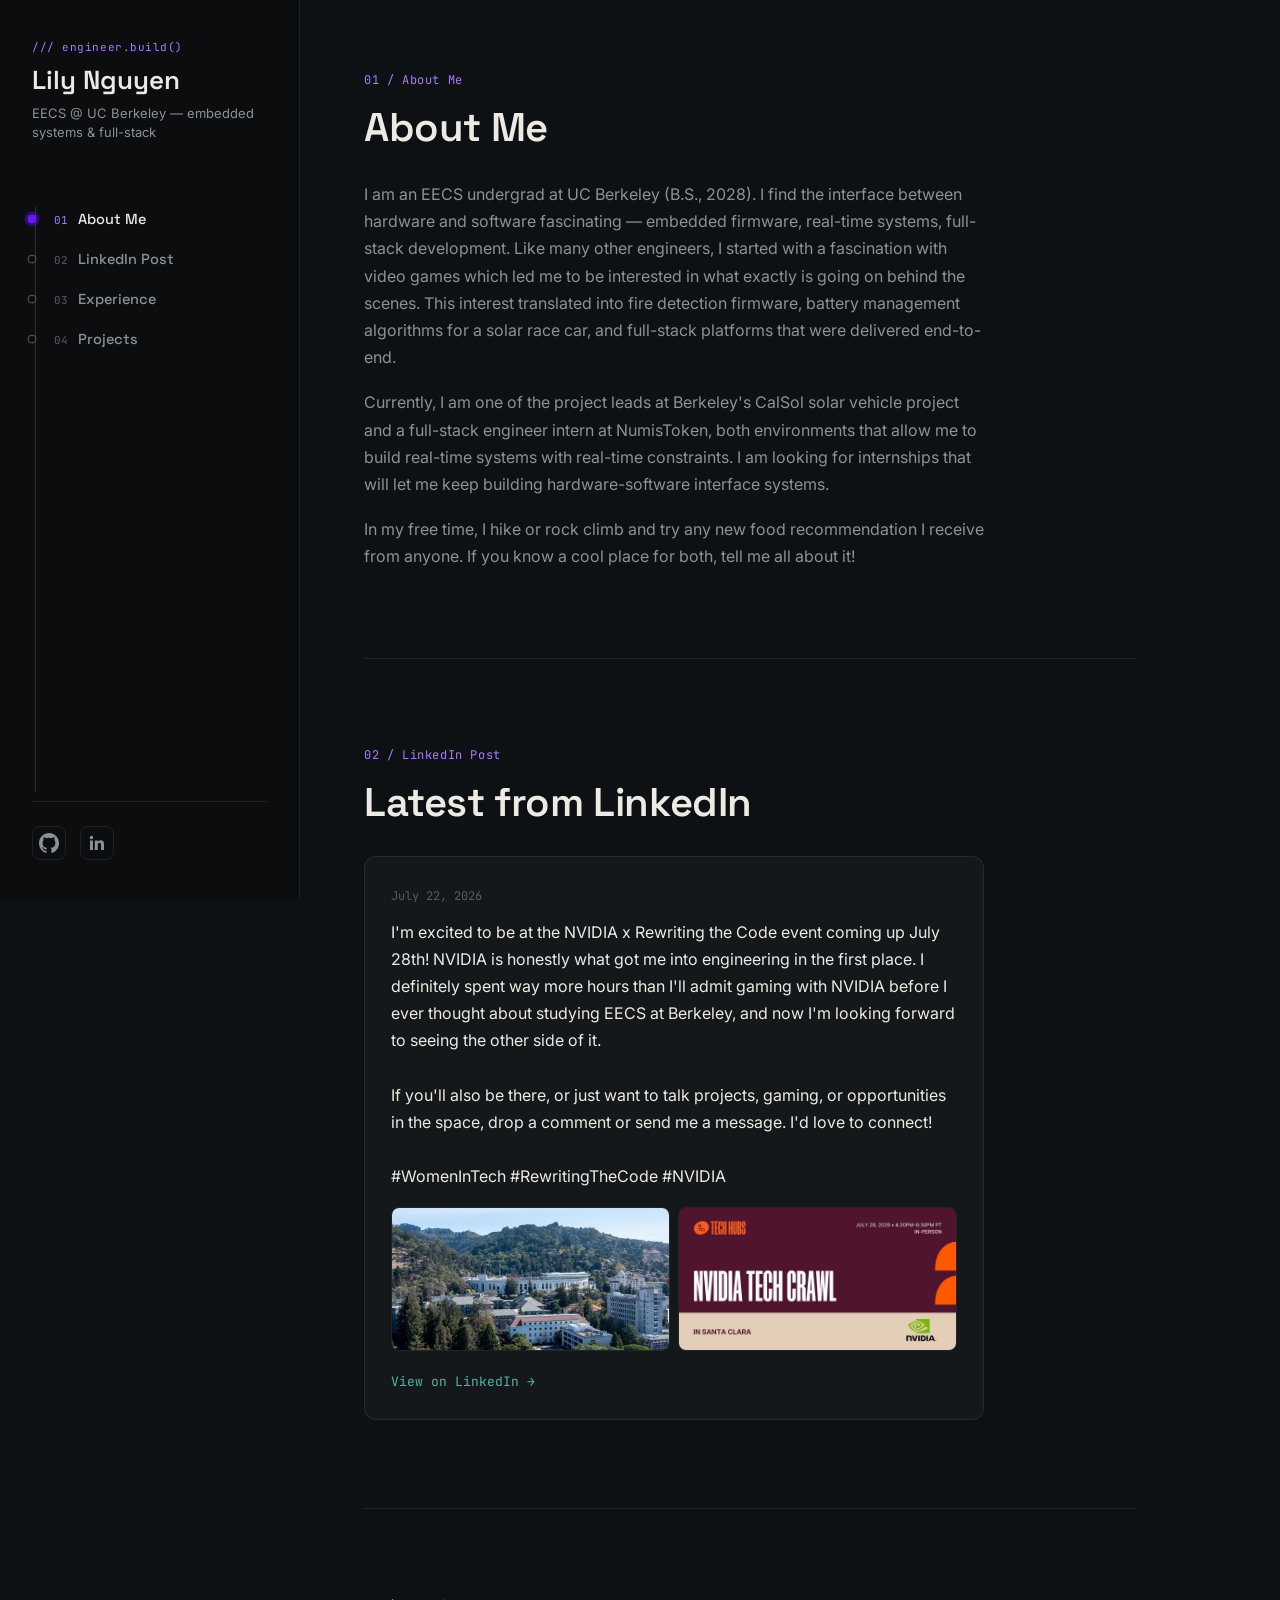
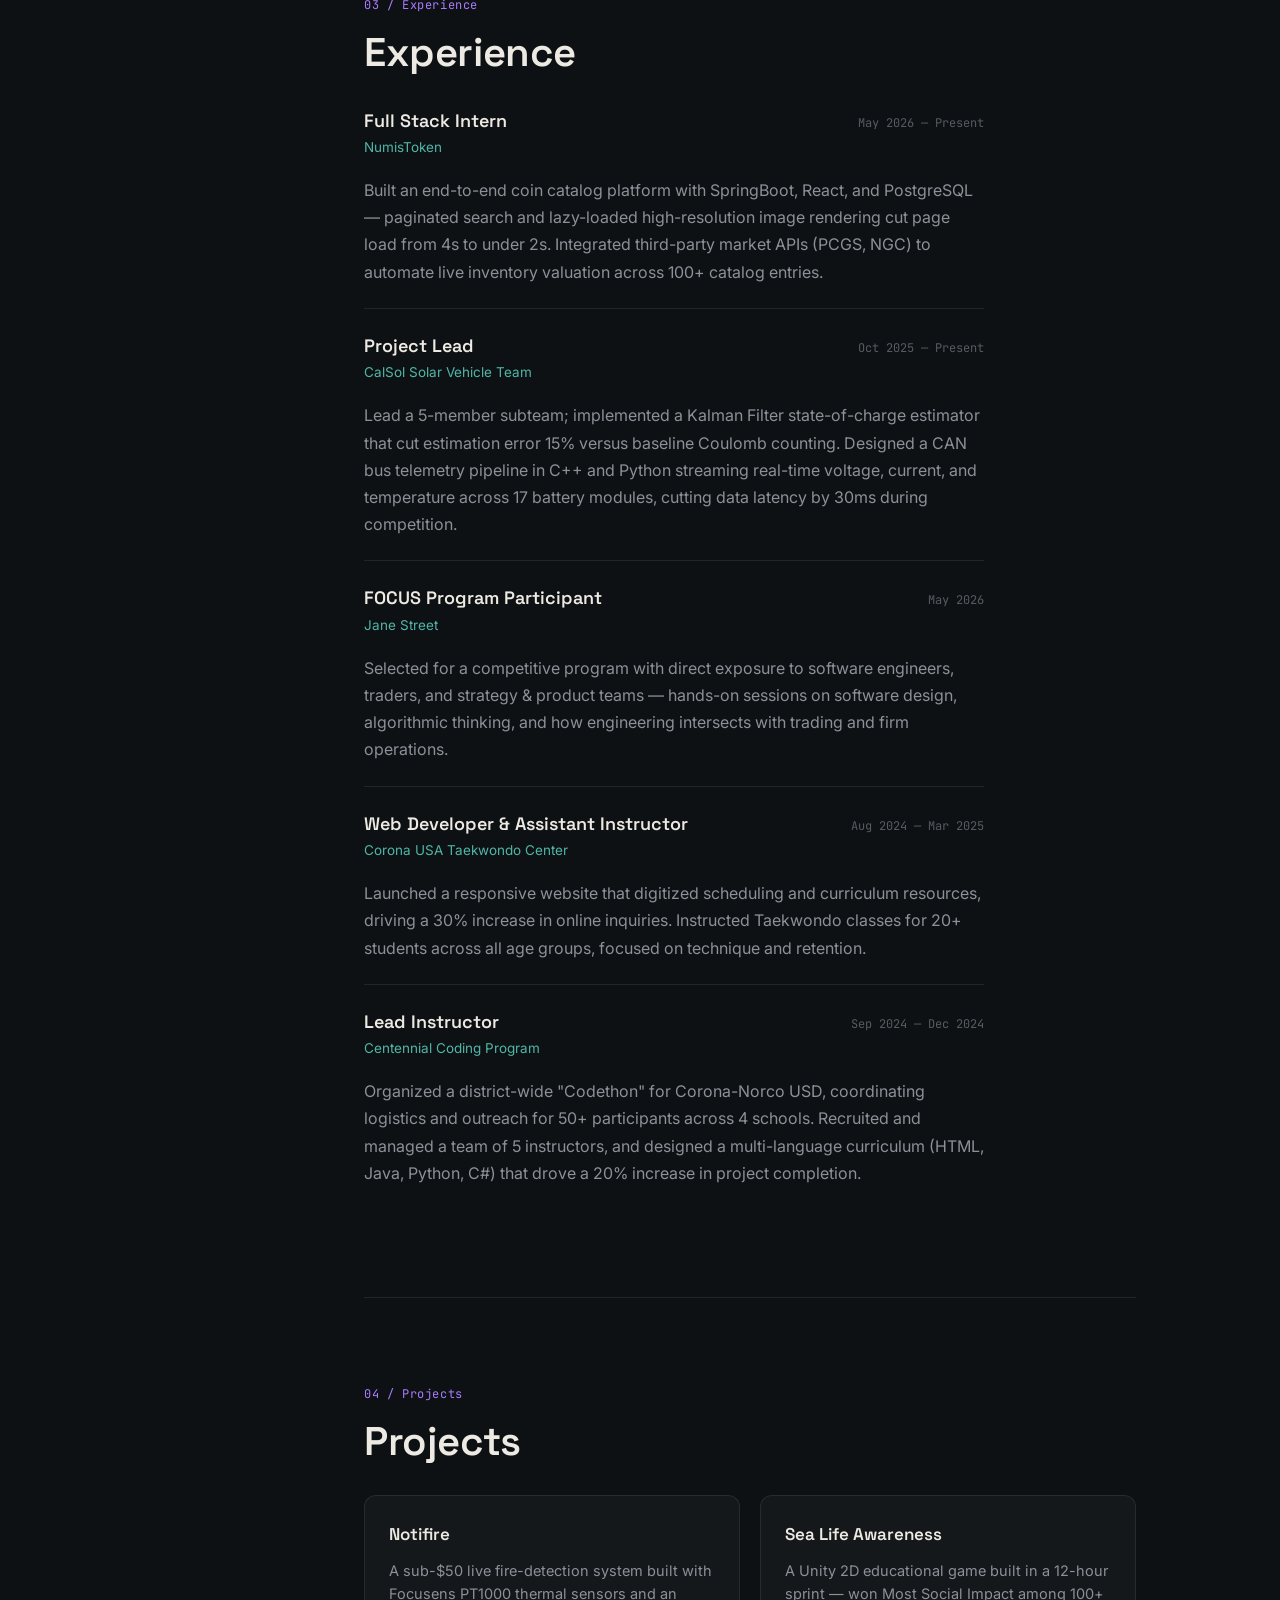
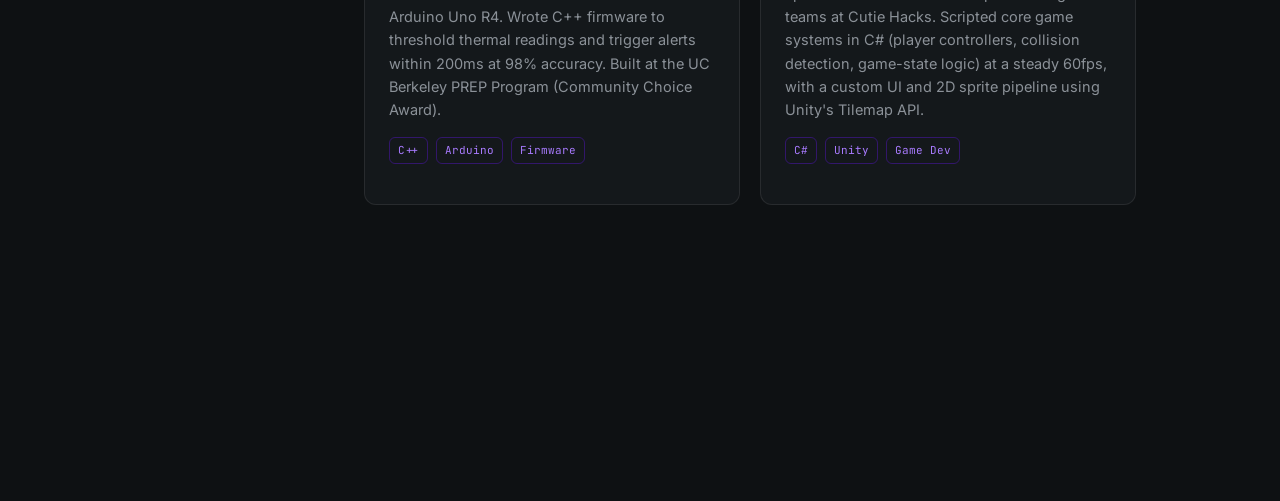
==== commit dffc6431: "Restore resume content in Experience and Projects The 'Hobbies to desc' commit reverted both section" ====
--- a/index.html
+++ b/index.html
@@ -104,25 +104,72 @@
 
         <article class="entry">
           <div class="entry-head">
-            <h3 class="entry-role">Role Title</h3>
-            <span class="entry-dates">Mon Year — Mon Year</span>
-          </div>
-          <p class="entry-org">Company / Organization</p>
-          <p class="entry-desc">
-            One or two lines on what you did and what came of it. Lead with the
-            action and the outcome, not the job description.
-          </p>
-        </article>
-
-        <article class="entry">
-          <div class="entry-head">
-            <h3 class="entry-role">Role Title</h3>
-            <span class="entry-dates">Mon Year — Mon Year</span>
-          </div>
-          <p class="entry-org">Company / Organization</p>
-          <p class="entry-desc">
-            Duplicate this &lt;article class="entry"&gt; block for each additional
-            role, internship, or research position.
+            <h3 class="entry-role">Full Stack Intern</h3>
+            <span class="entry-dates">May 2026 — Present</span>
+          </div>
+          <p class="entry-org">NumisToken</p>
+          <p class="entry-desc">
+            Built an end-to-end coin catalog platform with SpringBoot, React, and
+            PostgreSQL — paginated search and lazy-loaded high-resolution image rendering
+            cut page load from 4s to under 2s. Integrated third-party market APIs (PCGS,
+            NGC) to automate live inventory valuation across 100+ catalog entries.
+          </p>
+        </article>
+
+        <article class="entry">
+          <div class="entry-head">
+            <h3 class="entry-role">Project Lead</h3>
+            <span class="entry-dates">Oct 2025 — Present</span>
+          </div>
+          <p class="entry-org">CalSol Solar Vehicle Team</p>
+          <p class="entry-desc">
+            Lead a 5-member subteam; implemented a Kalman Filter state-of-charge estimator
+            that cut estimation error 15% versus baseline Coulomb counting. Designed a
+            CAN bus telemetry pipeline in C++ and Python streaming real-time voltage,
+            current, and temperature across 17 battery modules, cutting data latency by
+            30ms during competition.
+          </p>
+        </article>
+
+        <article class="entry">
+          <div class="entry-head">
+            <h3 class="entry-role">FOCUS Program Participant</h3>
+            <span class="entry-dates">May 2026</span>
+          </div>
+          <p class="entry-org">Jane Street</p>
+          <p class="entry-desc">
+            Selected for a competitive program with direct exposure to software engineers,
+            traders, and strategy &amp; product teams — hands-on sessions on software
+            design, algorithmic thinking, and how engineering intersects with trading and
+            firm operations.
+          </p>
+        </article>
+
+        <article class="entry">
+          <div class="entry-head">
+            <h3 class="entry-role">Web Developer &amp; Assistant Instructor</h3>
+            <span class="entry-dates">Aug 2024 — Mar 2025</span>
+          </div>
+          <p class="entry-org">Corona USA Taekwondo Center</p>
+          <p class="entry-desc">
+            Launched a responsive website that digitized scheduling and curriculum
+            resources, driving a 30% increase in online inquiries. Instructed Taekwondo
+            classes for 20+ students across all age groups, focused on technique and
+            retention.
+          </p>
+        </article>
+
+        <article class="entry">
+          <div class="entry-head">
+            <h3 class="entry-role">Lead Instructor</h3>
+            <span class="entry-dates">Sep 2024 — Dec 2024</span>
+          </div>
+          <p class="entry-org">Centennial Coding Program</p>
+          <p class="entry-desc">
+            Organized a district-wide "Codethon" for Corona-Norco USD, coordinating
+            logistics and outreach for 50+ participants across 4 schools. Recruited and
+            managed a team of 5 instructors, and designed a multi-language curriculum
+            (HTML, Java, Python, C#) that drove a 20% increase in project completion.
           </p>
         </article>
 
@@ -135,29 +182,33 @@
       <div class="panel-body project-grid">
 
         <article class="project-card">
-          <h3 class="project-name">Project Name</h3>
+          <h3 class="project-name">Notifire</h3>
           <p class="project-desc">
-            One or two sentences on what it is, what problem it solves, or what you
-            learned building it.
+            A sub-$50 live fire-detection system built with Focusens PT1000 thermal
+            sensors and an Arduino Uno R4. Wrote C++ firmware to threshold thermal
+            readings and trigger alerts within 200ms at 98% accuracy. Built at the
+            UC Berkeley PREP Program (Community Choice Award).
           </p>
           <div class="project-tags">
-            <span class="tag">Tag</span>
-            <span class="tag">Tag</span>
-          </div>
-          <a href="#" target="_blank" rel="noopener" class="project-link">View project →</a>
+            <span class="tag">C++</span>
+            <span class="tag">Arduino</span>
+            <span class="tag">Firmware</span>
+          </div>
         </article>
 
         <article class="project-card">
-          <h3 class="project-name">Project Name</h3>
+          <h3 class="project-name">Sea Life Awareness</h3>
           <p class="project-desc">
-            Duplicate this &lt;article class="project-card"&gt; block for each
-            additional project (2-3 recommended to start).
+            A Unity 2D educational game built in a 12-hour sprint — won Most Social Impact
+            among 100+ teams at Cutie Hacks. Scripted core game systems in C# (player
+            controllers, collision detection, game-state logic) at a steady 60fps, with a
+            custom UI and 2D sprite pipeline using Unity's Tilemap API.
           </p>
           <div class="project-tags">
-            <span class="tag">Tag</span>
-            <span class="tag">Tag</span>
-          </div>
-          <a href="#" target="_blank" rel="noopener" class="project-link">View project →</a>
+            <span class="tag">C#</span>
+            <span class="tag">Unity</span>
+            <span class="tag">Game Dev</span>
+          </div>
         </article>
 
       </div>
